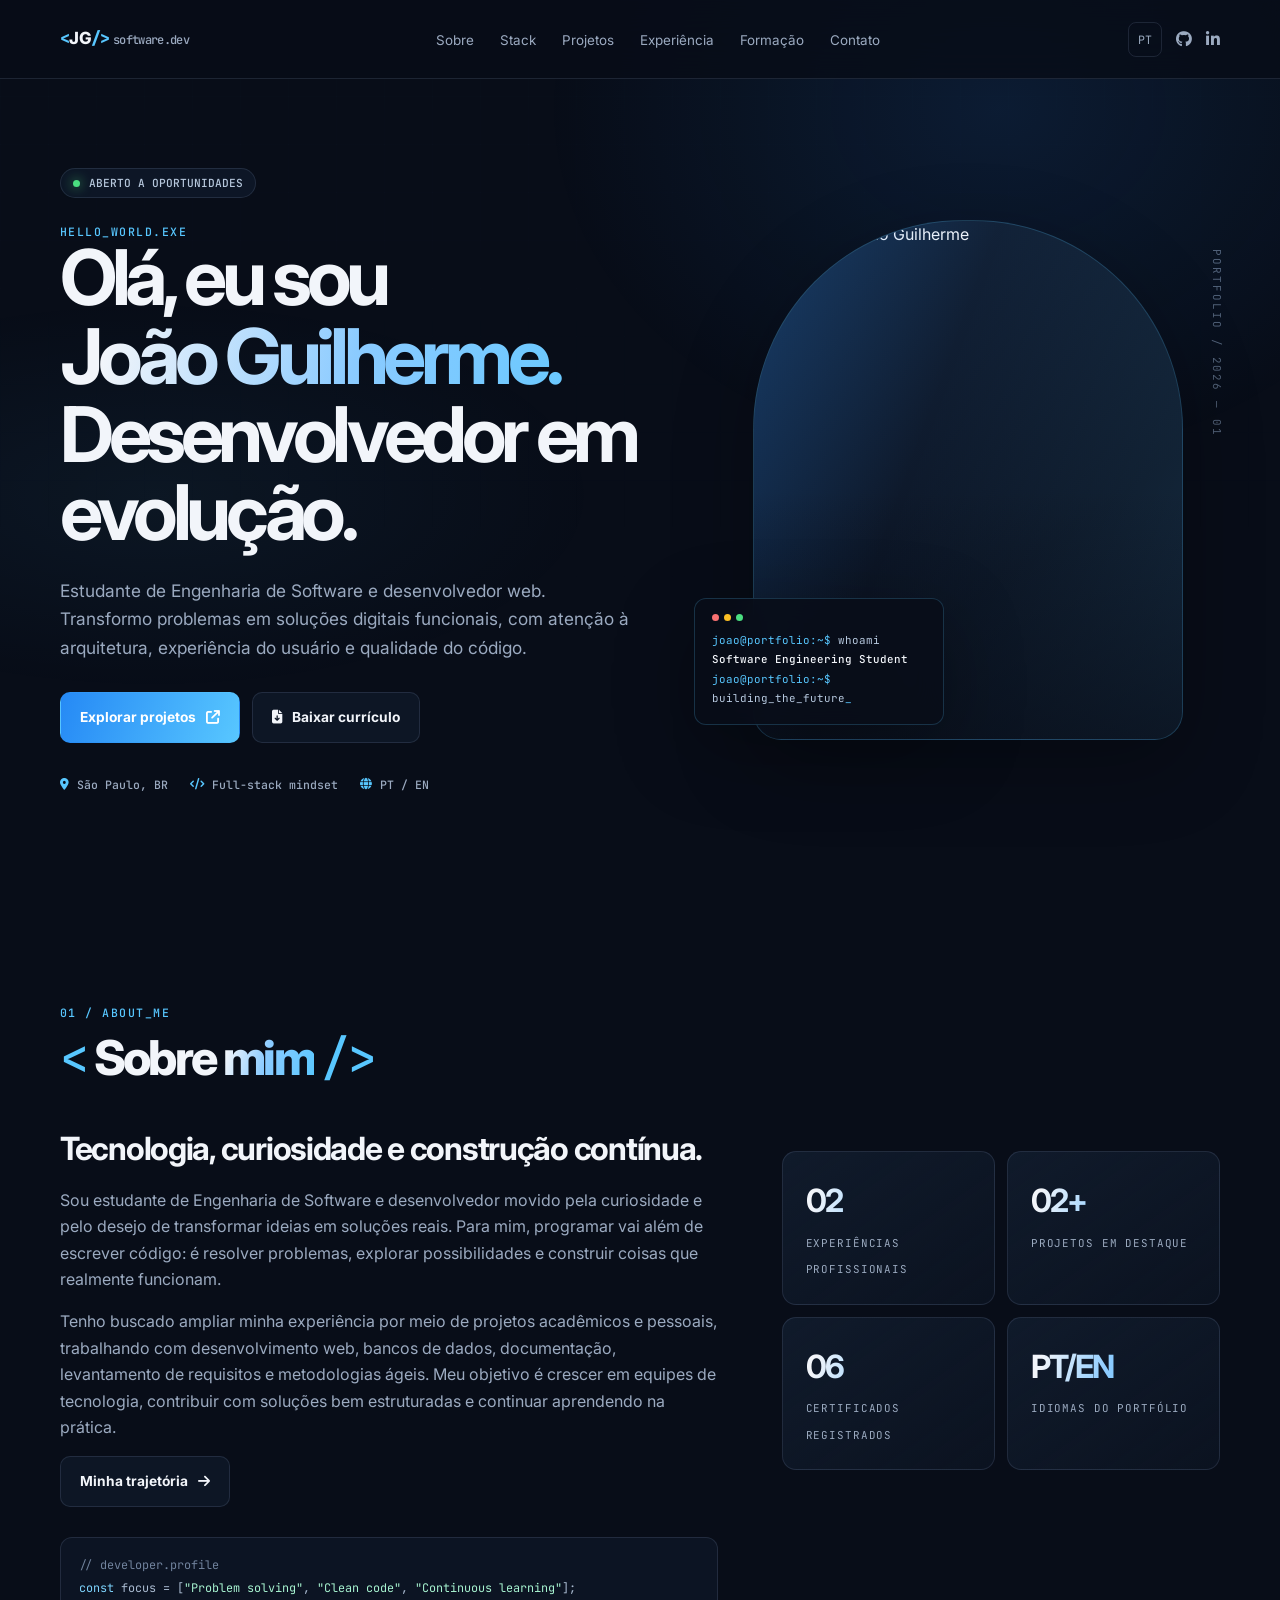
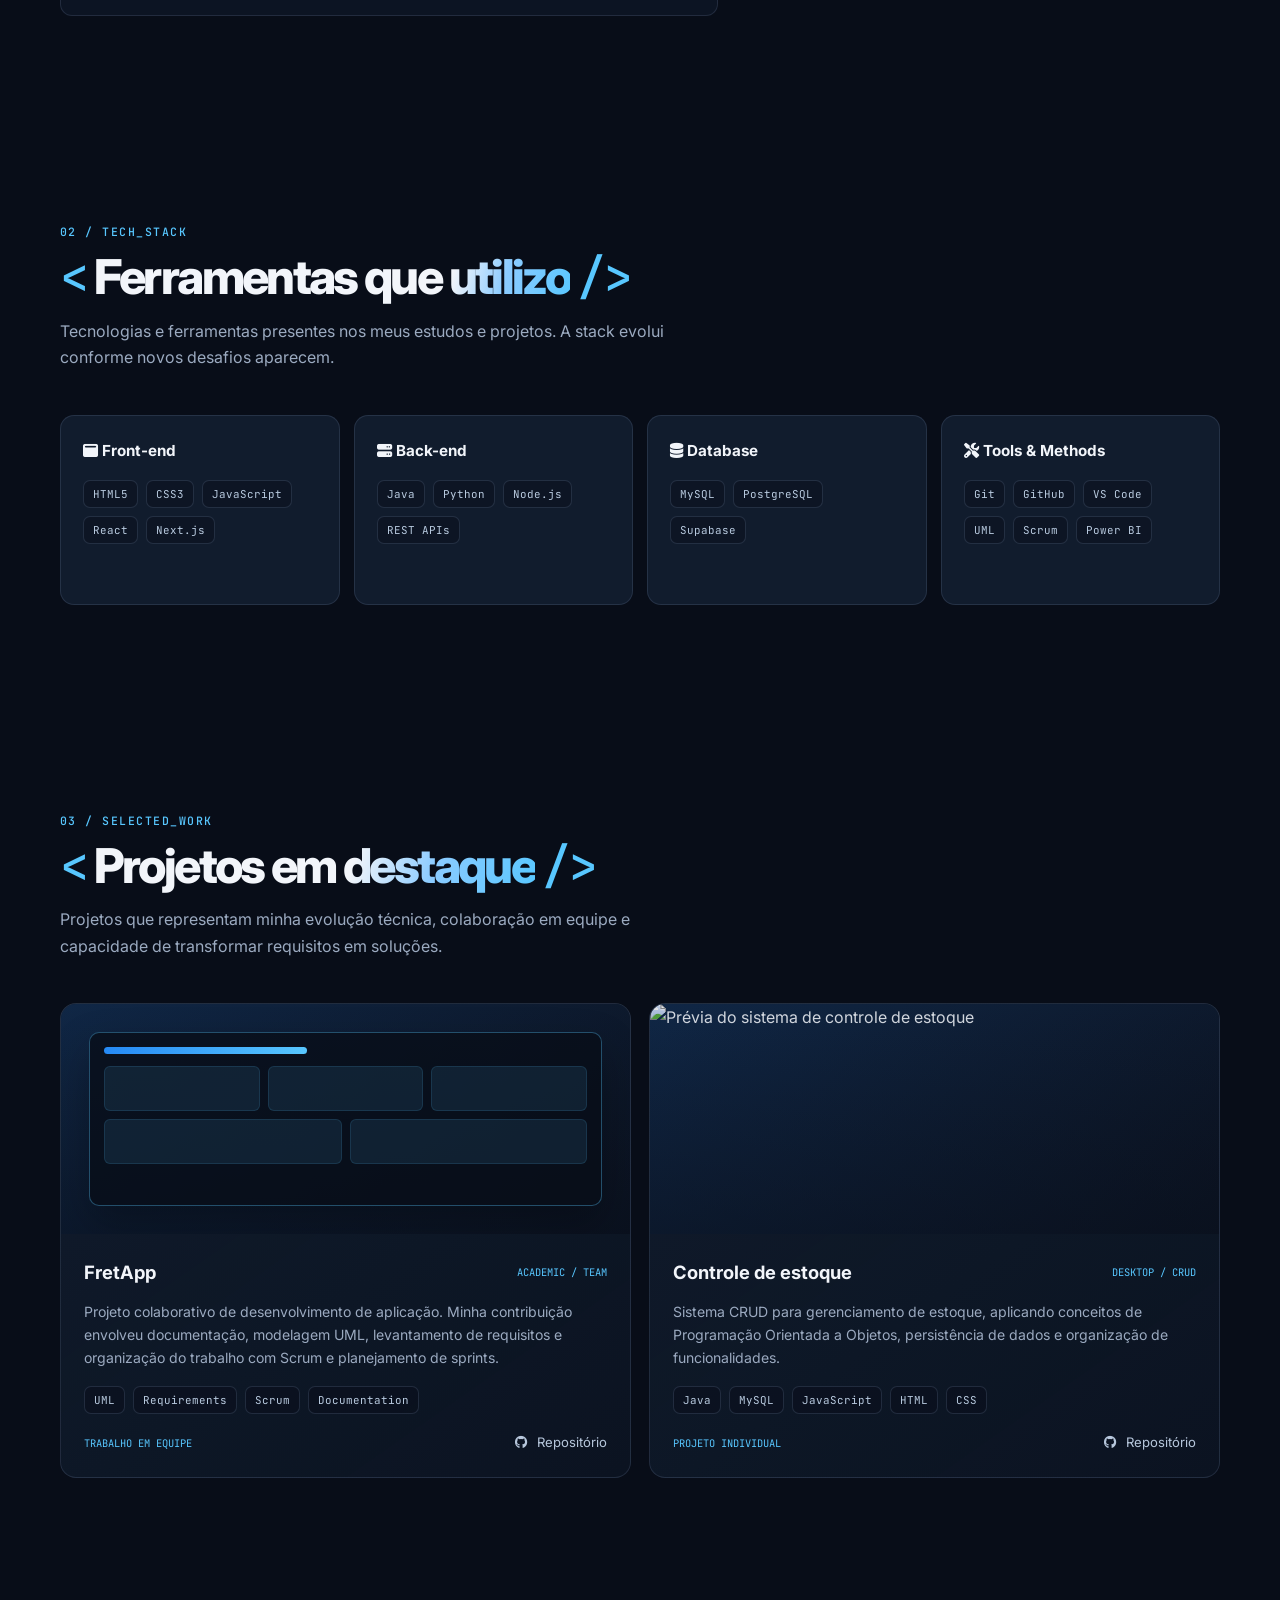
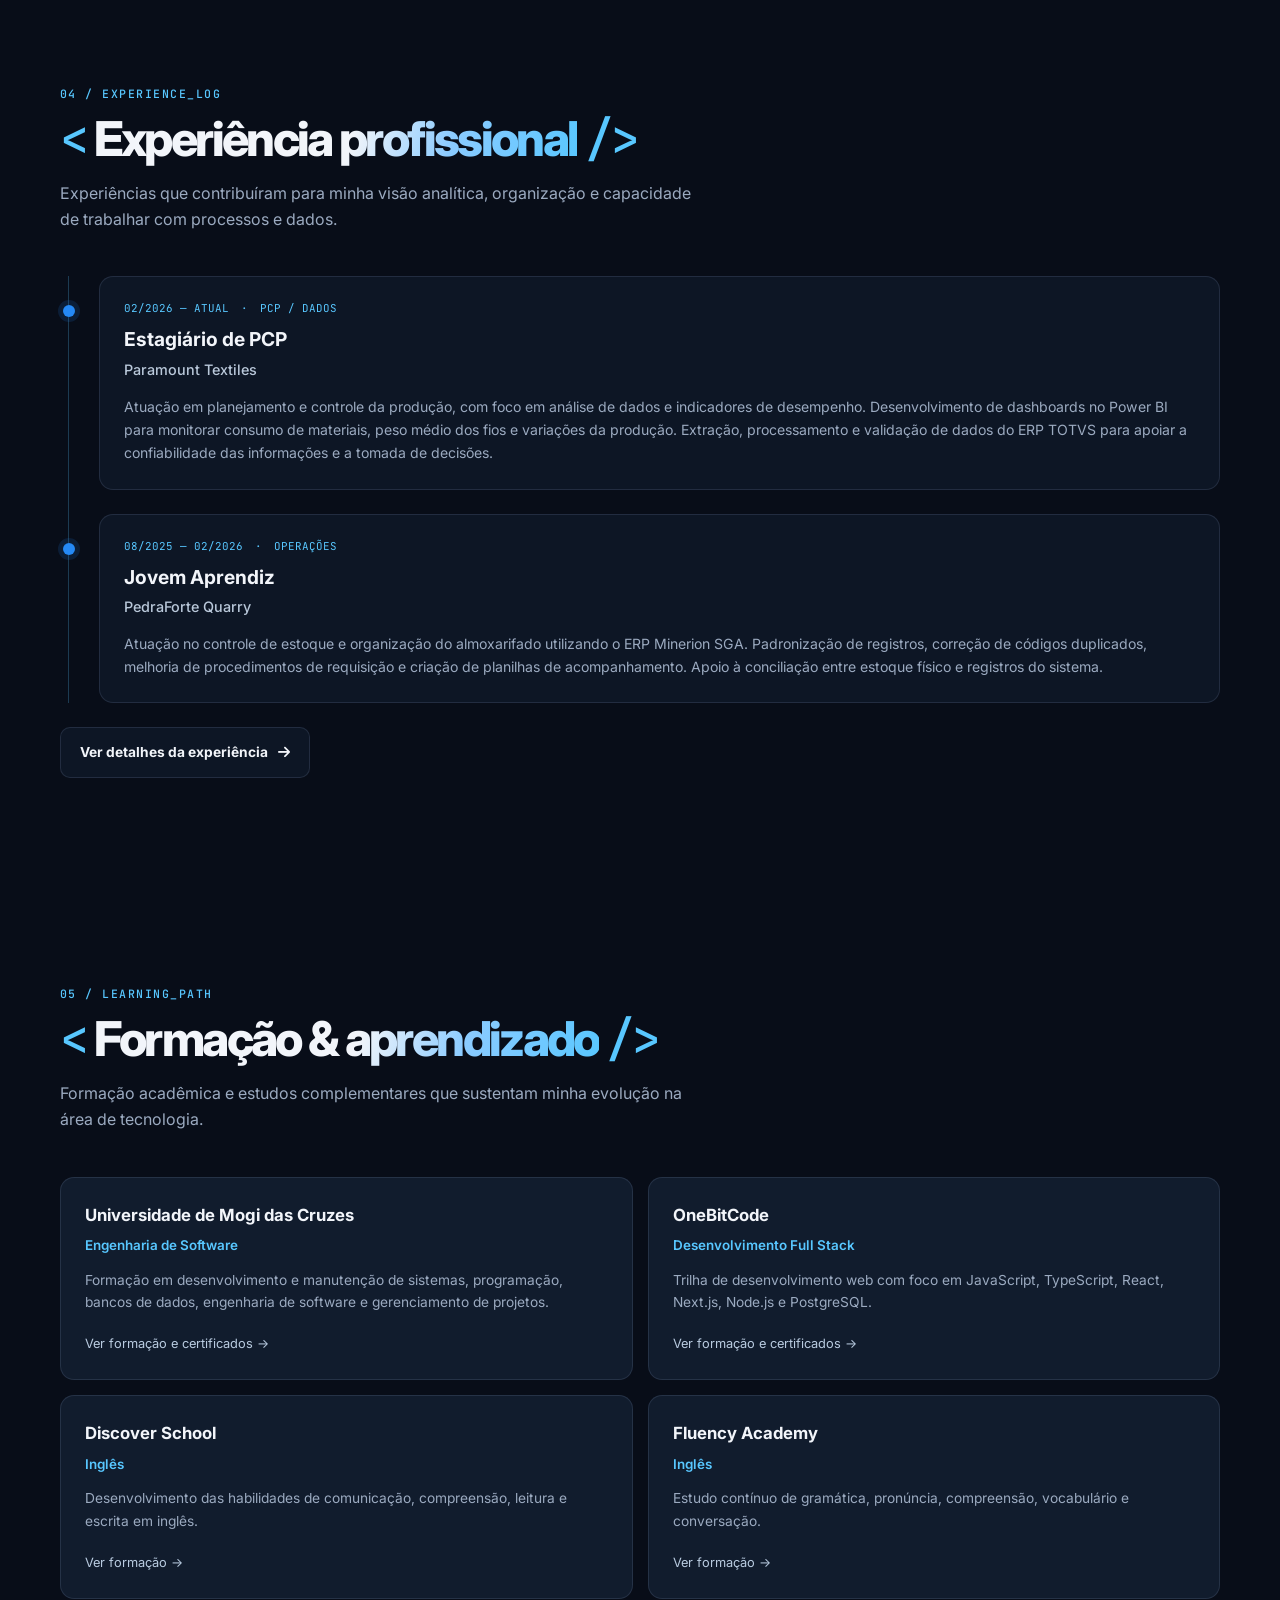
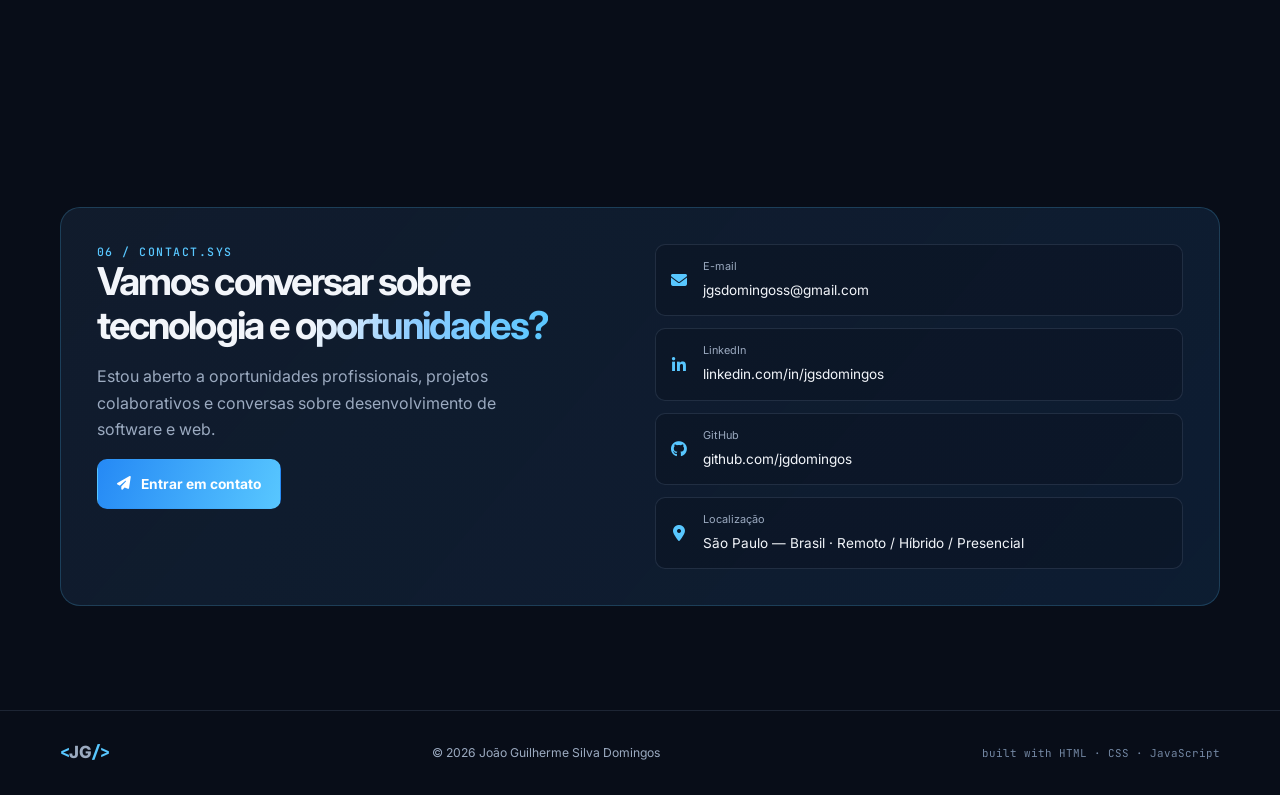
==== portfolio-reformulado/index.html @ cda11a7b "Adicionando arquivos referências" ====
<!DOCTYPE html>
<html lang="pt-BR">
<head>
<meta charset="UTF-8"><meta name="viewport" content="width=device-width,initial-scale=1">
<meta name="description" content="João Guilherme — estudante de Engenharia de Software e desenvolvedor web. Conheça projetos, experiências e tecnologias.">
<meta name="theme-color" content="#080D18"><meta name="author" content="João Guilherme Silva Domingos">
<meta property="og:type" content="website"><meta property="og:title" content="João Guilherme | Software & Web Developer">
<meta property="og:description" content="Projetos, experiências e soluções desenvolvidas com tecnologia.">
<meta property="og:image" content="https://raw.githubusercontent.com/jgdomingos/portfolio/master/assets/images/Joao-og-image.png">
<link rel="icon" href="assets/images/favicon.svg" type="image/svg+xml">
<link rel="stylesheet" href="assets/css/variables.css"><link rel="stylesheet" href="assets/css/main.css">
<title>João Guilherme | Desenvolvedor</title>
</head>
<body>
<a class="skip-link" href="#main">Pular para o conteúdo</a>
<header class="site-header"><nav class="nav container">
<a class="brand" href="index.html"><span class="brackets">&lt;</span>JG<span class="brackets">/&gt;</span> <small>software.dev</small></a>
<ul class="nav-links">
<li><a href="#about" data-pt="Sobre" data-en="About">Sobre</a></li><li><a href="#skills" data-pt="Stack" data-en="Stack">Stack</a></li>
<li><a href="#projects" data-pt="Projetos" data-en="Projects">Projetos</a></li><li><a href="experiences.html" data-pt="Experiência" data-en="Experience">Experiência</a></li>
<li><a href="educations.html" data-pt="Formação" data-en="Education">Formação</a></li><li><a href="#contact" data-pt="Contato" data-en="Contact">Contato</a></li>
</ul>
<div class="nav-actions"><button class="lang-toggle" type="button" aria-label="Alterar idioma">PT</button><a class="icon-link" href="https://github.com/jgdomingos" target="_blank" rel="noreferrer" aria-label="GitHub"><i class="fa-brands fa-github"></i></a><a class="icon-link" href="https://www.linkedin.com/in/jgsdomingos/" target="_blank" rel="noreferrer" aria-label="LinkedIn"><i class="fa-brands fa-linkedin-in"></i></a><button class="menu-toggle" type="button" aria-label="Abrir menu" aria-expanded="false"><i class="fa-solid fa-bars"></i></button></div>
</nav></header>
<main id="main">
<section class="hero container">
<div class="hero-copy">
<div class="availability"><span class="status-dot"></span><span data-pt="ABERTO A OPORTUNIDADES" data-en="OPEN TO OPPORTUNITIES">ABERTO A OPORTUNIDADES</span></div>
<div class="eyebrow">HELLO_WORLD.exe</div>
<h1><span class="line" data-pt="Olá, eu sou" data-en="Hi, I'm">Olá, eu sou</span><span class="line gradient-text">João Guilherme.</span><span class="line" data-pt="Desenvolvedor em evolução." data-en="Developer in progress.">Desenvolvedor em evolução.</span></h1>
<p class="hero-lead" data-pt="Estudante de Engenharia de Software e desenvolvedor web. Transformo problemas em soluções digitais funcionais, com atenção à arquitetura, experiência do usuário e qualidade do código." data-en="Software Engineering student and web developer. I turn problems into functional digital solutions, with attention to architecture, user experience and code quality.">Estudante de Engenharia de Software e desenvolvedor web. Transformo problemas em soluções digitais funcionais, com atenção à arquitetura, experiência do usuário e qualidade do código.</p>
<div class="hero-actions"><a class="btn" href="#projects"><span data-pt="Explorar projetos" data-en="Explore projects">Explorar projetos</span><i class="fa-solid fa-arrow-up-right-from-square"></i></a><a class="btn btn-outline" href="https://raw.githubusercontent.com/jgdomingos/portfolio/master/assets/docs/Joao%20Guilherme%20Silva%20Domingos.pdf" target="_blank" rel="noreferrer"><i class="fa-solid fa-file-arrow-down"></i><span data-pt="Baixar currículo" data-en="Download résumé">Baixar currículo</span></a></div>
<div class="hero-meta"><span><i class="fa-solid fa-location-dot"></i> São Paulo, BR</span><span><i class="fa-solid fa-code"></i> Full-stack mindset</span><span><i class="fa-solid fa-globe"></i> PT / EN</span></div>
</div>
<div class="hero-visual"><div class="hero-glow"></div><span class="hero-index">PORTFOLIO / 2026 — 01</span>
<div class="portrait-frame"><img src="https://raw.githubusercontent.com/jgdomingos/portfolio/master/assets/images/Joao.png" alt="Retrato de João Guilherme"></div>
<div class="terminal-card"><div class="terminal-top"><i></i><i></i><i></i></div><div><span class="prompt">joao@portfolio:~$</span> whoami</div><strong>Software Engineering Student</strong><div><span class="prompt">joao@portfolio:~$</span> <span class="value">building_the_future</span><span class="prompt">_</span></div></div>
</div>
</section>

<section id="about"><div class="container about-grid">
<div class="about-copy reveal"><div class="section-head"><div class="section-kicker">01 / ABOUT_ME</div><h2 class="section-title"><span class="brackets">&lt;</span> Sobre <span class="gradient-text">mim</span> <span class="brackets">/&gt;</span></h2></div>
<h3 data-pt="Tecnologia, curiosidade e construção contínua." data-en="Technology, curiosity and continuous building.">Tecnologia, curiosidade e construção contínua.</h3>
<p data-pt="Sou estudante de Engenharia de Software e desenvolvedor movido pela curiosidade e pelo desejo de transformar ideias em soluções reais. Para mim, programar vai além de escrever código: é resolver problemas, explorar possibilidades e construir coisas que realmente funcionam." data-en="I'm a Software Engineering student and developer driven by curiosity and the desire to turn ideas into real solutions. To me, programming goes beyond writing code: it's about solving problems, exploring possibilities and building things that work.">Sou estudante de Engenharia de Software e desenvolvedor movido pela curiosidade e pelo desejo de transformar ideias em soluções reais. Para mim, programar vai além de escrever código: é resolver problemas, explorar possibilidades e construir coisas que realmente funcionam.</p>
<p data-pt="Tenho buscado ampliar minha experiência por meio de projetos acadêmicos e pessoais, trabalhando com desenvolvimento web, bancos de dados, documentação, levantamento de requisitos e metodologias ágeis. Meu objetivo é crescer em equipes de tecnologia, contribuir com soluções bem estruturadas e continuar aprendendo na prática." data-en="I've been expanding my experience through academic and personal projects, working with web development, databases, documentation, requirements gathering and agile methods. My goal is to grow within technology teams, contribute to well-structured solutions and keep learning through practice.">Tenho buscado ampliar minha experiência por meio de projetos acadêmicos e pessoais, trabalhando com desenvolvimento web, bancos de dados, documentação, levantamento de requisitos e metodologias ágeis. Meu objetivo é crescer em equipes de tecnologia, contribuir com soluções bem estruturadas e continuar aprendendo na prática.</p>
<div class="hero-actions"><a class="btn btn-outline" href="experiences.html"><span data-pt="Minha trajetória" data-en="My background">Minha trajetória</span><i class="fa-solid fa-arrow-right"></i></a></div>
<div class="code-strip"><span class="comment">// developer.profile</span><br><span class="key">const</span> focus = [<span class="value">"Problem solving"</span>, <span class="value">"Clean code"</span>, <span class="value">"Continuous learning"</span>];</div>
</div>
<div class="stats-grid reveal">
<div class="stat-card"><strong>02</strong><span>Experiências profissionais</span></div><div class="stat-card"><strong>02+</strong><span>Projetos em destaque</span></div><div class="stat-card"><strong>06</strong><span>Certificados registrados</span></div><div class="stat-card"><strong>PT/EN</strong><span>Idiomas do portfólio</span></div>
</div></div></section>

<section id="skills"><div class="container"><div class="section-head reveal"><div class="section-kicker">02 / TECH_STACK</div><h2 class="section-title"><span class="brackets">&lt;</span> Ferramentas que <span class="gradient-text">utilizo</span> <span class="brackets">/&gt;</span></h2><p class="section-description">Tecnologias e ferramentas presentes nos meus estudos e projetos. A stack evolui conforme novos desafios aparecem.</p></div>
<div class="skills-grid">
<article class="skill-card reveal"><h3><i class="fa-solid fa-window-maximize"></i> Front-end</h3><div class="skill-list"><span class="tag">HTML5</span><span class="tag">CSS3</span><span class="tag">JavaScript</span><span class="tag">React</span><span class="tag">Next.js</span></div></article>
<article class="skill-card reveal"><h3><i class="fa-solid fa-server"></i> Back-end</h3><div class="skill-list"><span class="tag">Java</span><span class="tag">Python</span><span class="tag">Node.js</span><span class="tag">REST APIs</span></div></article>
<article class="skill-card reveal"><h3><i class="fa-solid fa-database"></i> Database</h3><div class="skill-list"><span class="tag">MySQL</span><span class="tag">PostgreSQL</span><span class="tag">Supabase</span></div></article>
<article class="skill-card reveal"><h3><i class="fa-solid fa-screwdriver-wrench"></i> Tools & Methods</h3><div class="skill-list"><span class="tag">Git</span><span class="tag">GitHub</span><span class="tag">VS Code</span><span class="tag">UML</span><span class="tag">Scrum</span><span class="tag">Power BI</span></div></article>
</div></div></section>

<section id="projects"><div class="container"><div class="section-head reveal"><div class="section-kicker">03 / SELECTED_WORK</div><h2 class="section-title"><span class="brackets">&lt;</span> Projetos em <span class="gradient-text">destaque</span> <span class="brackets">/&gt;</span></h2><p class="section-description">Projetos que representam minha evolução técnica, colaboração em equipe e capacidade de transformar requisitos em soluções.</p></div>
<div class="projects-grid">
<article class="project-card reveal"><div class="project-preview"><div class="preview-ui"><div class="bar"></div><div class="row"><div class="block"></div><div class="block"></div><div class="block"></div></div><div class="row"><div class="block"></div><div class="block"></div></div></div></div><div class="project-body"><div class="project-top"><h3>FretApp</h3><span class="project-type">Academic / Team</span></div><p>Projeto colaborativo de desenvolvimento de aplicação. Minha contribuição envolveu documentação, modelagem UML, levantamento de requisitos e organização do trabalho com Scrum e planejamento de sprints.</p><div class="skill-list"><span class="tag">UML</span><span class="tag">Requirements</span><span class="tag">Scrum</span><span class="tag">Documentation</span></div><div class="project-footer"><span class="project-type">Trabalho em equipe</span><div class="project-links"><a href="https://github.com/GuilhermeHCRodrigues/FretApp" target="_blank" rel="noreferrer"><i class="fa-brands fa-github"></i> Repositório</a></div></div></div></article>
<article class="project-card reveal"><div class="project-preview"><img src="https://raw.githubusercontent.com/jgdomingos/portfolio/master/assets/images/Projects/Estoque.jpg" alt="Prévia do sistema de controle de estoque"></div><div class="project-body"><div class="project-top"><h3>Controle de estoque</h3><span class="project-type">Desktop / CRUD</span></div><p>Sistema CRUD para gerenciamento de estoque, aplicando conceitos de Programação Orientada a Objetos, persistência de dados e organização de funcionalidades.</p><div class="skill-list"><span class="tag">Java</span><span class="tag">MySQL</span><span class="tag">JavaScript</span><span class="tag">HTML</span><span class="tag">CSS</span></div><div class="project-footer"><span class="project-type">Projeto individual</span><div class="project-links"><a href="https://github.com/jgdomingos/loja-pecas-java" target="_blank" rel="noreferrer"><i class="fa-brands fa-github"></i> Repositório</a></div></div></div></article>
</div></div></section>

<section id="experience"><div class="container"><div class="section-head reveal"><div class="section-kicker">04 / EXPERIENCE_LOG</div><h2 class="section-title"><span class="brackets">&lt;</span> Experiência <span class="gradient-text">profissional</span> <span class="brackets">/&gt;</span></h2><p class="section-description">Experiências que contribuíram para minha visão analítica, organização e capacidade de trabalhar com processos e dados.</p></div>
<div class="timeline">
<article class="timeline-item reveal"><div class="timeline-meta"><span>02/2026 — Atual</span><span>·</span><span>PCP / Dados</span></div><h3>Estagiário de PCP</h3><h4>Paramount Textiles</h4><p>Atuação em planejamento e controle da produção, com foco em análise de dados e indicadores de desempenho. Desenvolvimento de dashboards no Power BI para monitorar consumo de materiais, peso médio dos fios e variações da produção. Extração, processamento e validação de dados do ERP TOTVS para apoiar a confiabilidade das informações e a tomada de decisões.</p></article>
<article class="timeline-item reveal"><div class="timeline-meta"><span>08/2025 — 02/2026</span><span>·</span><span>Operações</span></div><h3>Jovem Aprendiz</h3><h4>PedraForte Quarry</h4><p>Atuação no controle de estoque e organização do almoxarifado utilizando o ERP Minerion SGA. Padronização de registros, correção de códigos duplicados, melhoria de procedimentos de requisição e criação de planilhas de acompanhamento. Apoio à conciliação entre estoque físico e registros do sistema.</p></article>
</div><div style="margin-top:24px"><a class="btn btn-outline" href="experiences.html">Ver detalhes da experiência <i class="fa-solid fa-arrow-right"></i></a></div></div></section>

<section id="education"><div class="container"><div class="section-head reveal"><div class="section-kicker">05 / LEARNING_PATH</div><h2 class="section-title"><span class="brackets">&lt;</span> Formação & <span class="gradient-text">aprendizado</span> <span class="brackets">/&gt;</span></h2><p class="section-description">Formação acadêmica e estudos complementares que sustentam minha evolução na área de tecnologia.</p></div>
<div class="education-grid">
<article class="education-card reveal"><h3>Universidade de Mogi das Cruzes</h3><h4>Engenharia de Software</h4><p>Formação em desenvolvimento e manutenção de sistemas, programação, bancos de dados, engenharia de software e gerenciamento de projetos.</p><a href="educations.html#umc">Ver formação e certificados →</a></article>
<article class="education-card reveal"><h3>OneBitCode</h3><h4>Desenvolvimento Full Stack</h4><p>Trilha de desenvolvimento web com foco em JavaScript, TypeScript, React, Next.js, Node.js e PostgreSQL.</p><a href="educations.html#onebitcode">Ver formação e certificados →</a></article>
<article class="education-card reveal"><h3>Discover School</h3><h4>Inglês</h4><p>Desenvolvimento das habilidades de comunicação, compreensão, leitura e escrita em inglês.</p><a href="educations.html#discover">Ver formação →</a></article>
<article class="education-card reveal"><h3>Fluency Academy</h3><h4>Inglês</h4><p>Estudo contínuo de gramática, pronúncia, compreensão, vocabulário e conversação.</p><a href="educations.html#fluency">Ver formação →</a></article>
</div></div></section>

<section id="contact"><div class="container"><div class="contact-panel reveal"><div><div class="section-kicker">06 / CONTACT.SYS</div><h3>Vamos conversar sobre tecnologia e <span class="gradient-text">oportunidades?</span></h3><p>Estou aberto a oportunidades profissionais, projetos colaborativos e conversas sobre desenvolvimento de software e web.</p><a class="btn" href="mailto:jgsdomingoss@gmail.com"><i class="fa-solid fa-paper-plane"></i> Entrar em contato</a></div><div class="contact-list">
<div class="contact-item"><i class="fa-solid fa-envelope"></i><div><small>E-mail</small><a href="mailto:jgsdomingoss@gmail.com">jgsdomingoss@gmail.com</a></div></div>
<div class="contact-item"><i class="fa-brands fa-linkedin-in"></i><div><small>LinkedIn</small><a href="https://www.linkedin.com/in/jgsdomingos/" target="_blank" rel="noreferrer">linkedin.com/in/jgsdomingos</a></div></div>
<div class="contact-item"><i class="fa-brands fa-github"></i><div><small>GitHub</small><a href="https://github.com/jgdomingos" target="_blank" rel="noreferrer">github.com/jgdomingos</a></div></div>
<div class="contact-item"><i class="fa-solid fa-location-dot"></i><div><small>Localização</small><a>São Paulo — Brasil · Remoto / Híbrido / Presencial</a></div></div>
</div></div></div></section>
</main>
<footer class="site-footer"><div class="container footer-inner"><a class="brand" href="index.html"><span class="brackets">&lt;</span>JG<span class="brackets">/&gt;</span></a><span>© <span data-year></span> João Guilherme Silva Domingos</span><span class="footer-code">built with HTML · CSS · JavaScript</span></div></footer>
<script src="assets/js/main.js"></script>
</body></html>
---- portfolio-reformulado/assets/css/variables.css ----
:root{
  --bg:#080D18;
  --surface:#111C2D;
  --surface-2:#142238;
  --blue:#2589F5;
  --cyan:#58C7FF;
  --text:#F2F5FA;
  --muted:#9BAAC0;
  --line:rgba(151,177,211,.15);
  --gradient:linear-gradient(105deg,#F2F5FA 8%,#8BCBFF 48%,#58C7FF 100%);
  --gradient-blue:linear-gradient(110deg,#2589F5,#58C7FF);
  --font-sans:"Inter",system-ui,-apple-system,BlinkMacSystemFont,"Segoe UI",sans-serif;
  --font-mono:"JetBrains Mono",ui-monospace,SFMono-Regular,monospace;
  --container:1160px;
  --radius:18px;
  --shadow:0 24px 80px rgba(0,0,0,.28);
}
---- portfolio-reformulado/assets/css/main.css ----
@import url('https://fonts.googleapis.com/css2?family=Inter:wght@400;500;600;700;800&family=JetBrains+Mono:wght@400;500;600&display=swap');
@import url('https://cdnjs.cloudflare.com/ajax/libs/font-awesome/6.5.1/css/all.min.css');
@import url('./variables.css');
*{box-sizing:border-box}
html{scroll-behavior:smooth;scroll-padding-top:100px}
body{margin:0;background:var(--bg);color:var(--text);font-family:var(--font-sans);line-height:1.65;overflow-x:hidden}
body:before{content:"";position:fixed;inset:0;z-index:-2;pointer-events:none;background:radial-gradient(ellipse at 78% 12%,rgba(37,137,245,.12),transparent 32%),radial-gradient(ellipse at 12% 55%,rgba(88,199,255,.055),transparent 28%)}
body:after{content:"";position:fixed;inset:0;z-index:-1;pointer-events:none;opacity:.14;background-image:linear-gradient(rgba(120,160,210,.10) 1px,transparent 1px),linear-gradient(90deg,rgba(120,160,210,.10) 1px,transparent 1px);background-size:48px 48px;mask-image:linear-gradient(to bottom,black,transparent 78%)}
a{color:inherit;text-decoration:none}
button{font:inherit}
img{max-width:100%;display:block}
.container{width:min(var(--container),calc(100% - 48px));margin-inline:auto}
.skip-link{position:absolute;left:-999px;top:12px;background:var(--blue);padding:10px 16px;border-radius:8px;z-index:1000}
.skip-link:focus{left:12px}
.site-header{position:sticky;top:0;z-index:50;background:rgba(8,13,24,.82);backdrop-filter:blur(18px);border-bottom:1px solid var(--line)}
.nav{height:78px;display:flex;align-items:center;justify-content:space-between;gap:28px}
.brand{font-weight:800;letter-spacing:-.04em;font-size:1.05rem;white-space:nowrap}
.brand .brackets,.brackets{font-family:var(--font-mono);color:var(--cyan)}
.brand small{font-family:var(--font-mono);font-size:.75rem;color:var(--muted);font-weight:500}
.nav-links{display:flex;align-items:center;gap:26px;list-style:none;margin:0;padding:0}
.nav-links a{font-size:.84rem;color:var(--muted);transition:.2s}
.nav-links a:hover,.nav-links a.active{color:var(--text)}
.nav-actions{display:flex;align-items:center;gap:14px}
.icon-link,.lang-toggle,.menu-toggle{border:0;background:transparent;color:var(--muted);cursor:pointer;font-size:1rem}
.icon-link:hover,.lang-toggle:hover{color:var(--cyan)}
.lang-toggle{font-family:var(--font-mono);font-size:.72rem;border:1px solid var(--line);border-radius:8px;padding:7px 9px}
.menu-toggle{display:none;font-size:1.2rem}
main{overflow:hidden}
section{padding:104px 0;position:relative}
.section-head{max-width:700px;margin-bottom:44px}
.section-kicker,.eyebrow{font:500 .72rem var(--font-mono);letter-spacing:.13em;text-transform:uppercase;color:var(--cyan)}
.section-title{font-size:clamp(2rem,4vw,3rem);line-height:1.1;letter-spacing:-.055em;margin:12px 0 14px;font-weight:800}
.section-title .brackets{font-weight:500}
.gradient-text{background:var(--gradient);-webkit-background-clip:text;background-clip:text;color:transparent}
.section-description{color:var(--muted);max-width:650px;margin:0;font-size:1rem}
.btn{display:inline-flex;align-items:center;justify-content:center;gap:10px;padding:13px 19px;border-radius:10px;background:var(--gradient-blue);color:#fff;font-weight:700;font-size:.86rem;border:1px solid transparent;transition:transform .2s,box-shadow .2s}
.btn:hover{transform:translateY(-2px);box-shadow:0 12px 30px rgba(37,137,245,.25)}
.btn-outline{background:rgba(17,28,45,.65);border-color:var(--line);color:var(--text)}
.btn-outline:hover{border-color:rgba(88,199,255,.5);box-shadow:none}
.hero{min-height:calc(100vh - 78px);display:grid;grid-template-columns:1.1fr .9fr;align-items:center;gap:40px;padding-top:70px;padding-bottom:90px}
.hero-copy{position:relative;z-index:2}
.availability{display:inline-flex;align-items:center;gap:9px;color:#B6C7DC;background:rgba(17,28,45,.7);border:1px solid var(--line);padding:7px 12px;border-radius:999px;font:500 .7rem var(--font-mono);margin-bottom:26px}
.status-dot{width:7px;height:7px;border-radius:50%;background:#4ADE80;box-shadow:0 0 12px rgba(74,222,128,.8)}
.hero h1{font-size:clamp(2.7rem,6vw,5.3rem);line-height:1.02;letter-spacing:-.07em;margin:0;max-width:760px}
.hero h1 .line{display:block}
.hero-lead{color:var(--muted);font-size:1.08rem;max-width:570px;margin:24px 0 30px}
.hero-actions{display:flex;gap:12px;flex-wrap:wrap}
.hero-meta{display:flex;gap:22px;flex-wrap:wrap;margin-top:34px;color:var(--muted);font:500 .72rem var(--font-mono)}
.hero-meta span{display:flex;align-items:center;gap:8px}
.hero-meta i{color:var(--cyan)}
.hero-visual{position:relative;min-height:550px;display:grid;place-items:center}
.hero-glow{position:absolute;width:440px;height:440px;border-radius:50%;background:radial-gradient(circle,rgba(37,137,245,.25),rgba(37,137,245,.04) 48%,transparent 70%);filter:blur(12px)}
.portrait-frame{position:relative;width:min(100%,430px);height:520px;border-radius:210px 210px 28px 28px;overflow:hidden;border:1px solid rgba(88,199,255,.23);background:linear-gradient(145deg,#152943,#0B1322 65%);box-shadow:var(--shadow)}
.portrait-frame:after{content:"";position:absolute;inset:0;background:linear-gradient(180deg,transparent 52%,rgba(8,13,24,.65)),linear-gradient(110deg,rgba(37,137,245,.22),transparent 40%,rgba(88,199,255,.12));pointer-events:none}
.portrait-frame img{width:100%;height:100%;object-fit:cover;object-position:center 24%;filter:saturate(.92);mix-blend-mode:normal}
.terminal-card{position:absolute;left:-22px;bottom:30px;width:250px;padding:15px 17px;border:1px solid rgba(88,199,255,.2);border-radius:12px;background:rgba(8,13,24,.88);backdrop-filter:blur(14px);box-shadow:var(--shadow);font: .68rem/1.8 var(--font-mono);color:#B7C9DF}
.terminal-top{display:flex;gap:5px;margin-bottom:10px}
.terminal-top i{width:7px;height:7px;border-radius:50%;background:#52647D}
.terminal-top i:first-child{background:#F87171}.terminal-top i:nth-child(2){background:#FBBF24}.terminal-top i:nth-child(3){background:#4ADE80}
.terminal-card .prompt{color:var(--cyan)}.terminal-card strong{color:#F2F5FA;font-weight:500}
.hero-index{position:absolute;right:-4px;top:44px;font: .68rem var(--font-mono);color:rgba(160,187,220,.48);writing-mode:vertical-rl;letter-spacing:.18em}
.about-grid{display:grid;grid-template-columns:1.2fr .8fr;gap:64px;align-items:center}
.about-copy h3{font-size:clamp(1.4rem,2.8vw,2rem);line-height:1.25;letter-spacing:-.04em;margin:0 0 18px}
.about-copy p{color:var(--muted);margin:0 0 16px}
.stats-grid{display:grid;grid-template-columns:repeat(2,1fr);gap:12px}
.stat-card{padding:23px;border:1px solid var(--line);background:linear-gradient(145deg,rgba(17,28,45,.92),rgba(17,28,45,.4));border-radius:14px}
.stat-card strong{display:block;font-size:2rem;letter-spacing:-.06em;background:var(--gradient);-webkit-background-clip:text;background-clip:text;color:transparent}
.stat-card span{color:var(--muted);font: .68rem var(--font-mono);text-transform:uppercase;letter-spacing:.08em}
.code-strip{margin-top:30px;border:1px solid var(--line);background:rgba(17,28,45,.56);border-radius:12px;padding:16px 18px;font: .74rem/1.9 var(--font-mono);color:#AABBD1;overflow:auto}
.code-strip .key{color:#7DD3FC}.code-strip .value{color:#A7F3D0}.code-strip .comment{color:#71839D}
.skills-grid{display:grid;grid-template-columns:repeat(4,1fr);gap:14px}
.skill-card{background:var(--surface);border:1px solid var(--line);border-radius:14px;padding:22px;min-height:190px;transition:.25s}
.skill-card:hover,.project-card:hover,.detail-card:hover{transform:translateY(-4px);border-color:rgba(88,199,255,.35)}
.skill-card h3{font-size:.95rem;margin:0 0 17px}
.skill-list{display:flex;flex-wrap:wrap;gap:8px}
.tag{font: .68rem var(--font-mono);color:#B9CBE0;border:1px solid rgba(151,177,211,.17);background:rgba(8,13,24,.38);padding:6px 9px;border-radius:7px}
.projects-grid{display:grid;grid-template-columns:repeat(2,1fr);gap:18px}
.project-card{border:1px solid var(--line);background:linear-gradient(145deg,rgba(17,28,45,.98),rgba(12,21,35,.85));border-radius:16px;overflow:hidden;transition:.25s}
.project-preview{height:230px;background:linear-gradient(135deg,#102746,#0C1423);position:relative;overflow:hidden;display:grid;place-items:center}
.project-preview img{width:100%;height:100%;object-fit:cover;opacity:.88}
.project-preview:after{content:"";position:absolute;inset:0;background:linear-gradient(180deg,transparent,rgba(8,13,24,.45))}
.preview-ui{position:absolute;inset:28px;border:1px solid rgba(88,199,255,.35);border-radius:10px;background:rgba(8,13,24,.78);padding:14px;z-index:1;box-shadow:0 18px 40px rgba(0,0,0,.25)}
.preview-ui .bar{height:7px;width:42%;border-radius:9px;background:var(--gradient-blue);margin-bottom:12px}
.preview-ui .row{display:flex;gap:8px;margin:8px 0}.preview-ui .block{height:45px;flex:1;background:rgba(88,199,255,.1);border:1px solid rgba(88,199,255,.13);border-radius:6px}
.project-body{padding:23px}
.project-top{display:flex;align-items:center;justify-content:space-between;gap:12px}
.project-top h3{margin:0;font-size:1.15rem}
.project-type{color:var(--cyan);font: .65rem var(--font-mono);text-transform:uppercase}
.project-body p{color:var(--muted);font-size:.88rem;margin:12px 0 17px}
.project-footer{display:flex;align-items:center;justify-content:space-between;gap:12px;margin-top:18px}
.project-links{display:flex;gap:14px;color:#B7C7DC;font-size:.82rem}
.project-links a:hover{color:var(--cyan)}
.project-links i{margin-right:5px}
.timeline{position:relative;margin-left:8px;padding-left:30px;border-left:1px solid rgba(88,199,255,.25);display:grid;gap:24px}
.timeline-item{position:relative;padding:24px;border:1px solid var(--line);background:rgba(17,28,45,.66);border-radius:14px}
.timeline-item:before{content:"";position:absolute;left:-37px;top:28px;width:12px;height:12px;border-radius:50%;background:var(--blue);box-shadow:0 0 0 5px rgba(37,137,245,.14)}
.timeline-meta{display:flex;gap:12px;align-items:center;flex-wrap:wrap;color:var(--cyan);font: .68rem var(--font-mono);text-transform:uppercase}
.timeline-item h3{margin:9px 0 2px;font-size:1.2rem}
.timeline-item h4{margin:0;color:#B9C8DA;font-size:.9rem;font-weight:500}
.timeline-item p{color:var(--muted);font-size:.88rem;margin:13px 0 0}
.timeline-item ul{color:var(--muted);padding-left:18px;font-size:.86rem}
.education-grid{display:grid;grid-template-columns:repeat(2,1fr);gap:15px}
.education-card{padding:24px;background:var(--surface);border:1px solid var(--line);border-radius:14px}
.education-card h3{margin:0;font-size:1.05rem}.education-card h4{margin:5px 0 12px;color:var(--cyan);font-size:.84rem;font-weight:600}
.education-card p{color:var(--muted);font-size:.86rem;margin:0 0 15px}
.education-card a{font-size:.8rem;color:#B9CBE0}.education-card a:hover{color:var(--cyan)}
.contact-panel{display:grid;grid-template-columns:1fr 1fr;gap:30px;padding:36px;background:linear-gradient(130deg,rgba(17,28,45,.98),rgba(15,34,58,.76));border:1px solid rgba(88,199,255,.2);border-radius:20px}
.contact-panel h3{font-size:clamp(1.7rem,3vw,2.5rem);line-height:1.15;letter-spacing:-.05em;margin:0 0 14px}
.contact-panel p{color:var(--muted);max-width:430px}
.contact-list{display:grid;gap:12px;align-content:center}
.contact-item{display:flex;gap:14px;align-items:center;padding:13px;border:1px solid var(--line);border-radius:10px;background:rgba(8,13,24,.28)}
.contact-item i{color:var(--cyan);width:20px;text-align:center}.contact-item small{display:block;color:var(--muted);font-size:.68rem}.contact-item a{font-size:.85rem;overflow-wrap:anywhere}
.site-footer{padding:28px 0;border-top:1px solid var(--line);color:var(--muted);font-size:.76rem}
.footer-inner{display:flex;justify-content:space-between;gap:20px;align-items:center;flex-wrap:wrap}
.footer-code{font: .68rem var(--font-mono);color:#7387A3}
.page-hero{padding:92px 0 55px}
.page-hero h1{font-size:clamp(2.7rem,6vw,4.5rem);line-height:1.02;letter-spacing:-.07em;margin:12px 0}
.page-hero p{color:var(--muted);max-width:650px}
.detail-stack{display:grid;gap:20px;padding-bottom:100px}
.detail-card{padding:28px;background:var(--surface);border:1px solid var(--line);border-radius:16px;transition:.25s;scroll-margin-top:110px}
.detail-card h2{margin:7px 0 8px;font-size:1.35rem}.detail-card h3{font-size:.78rem;color:var(--cyan);font-family:var(--font-mono);font-weight:500;text-transform:uppercase;margin:22px 0 7px}
.detail-card p,.detail-card li{color:var(--muted);font-size:.9rem}
.detail-card ul{padding-left:19px}
.detail-header{display:flex;justify-content:space-between;gap:20px;align-items:flex-start;flex-wrap:wrap}
.detail-date{font: .7rem var(--font-mono);color:var(--cyan)}
.detail-tags{display:flex;gap:7px;flex-wrap:wrap;margin-top:16px}
.error-page{min-height:100vh;display:grid;place-items:center;text-align:center;padding:30px}
.error-page h1{font-size:clamp(6rem,20vw,12rem);line-height:.9;margin:0;background:var(--gradient);-webkit-background-clip:text;background-clip:text;color:transparent;letter-spacing:-.1em}
.error-page p{color:var(--muted)}
.reveal{opacity:0;transform:translateY(18px);transition:opacity .65s ease,transform .65s ease}
.reveal.visible{opacity:1;transform:none}
@media(max-width:900px){.nav-links{gap:15px}.nav-links a{font-size:.77rem}.hero{grid-template-columns:1fr .8fr}.hero-visual{min-height:450px}.portrait-frame{height:440px}.terminal-card{left:-10px;width:220px}.skills-grid{grid-template-columns:repeat(2,1fr)}}
@media(max-width:700px){.container{width:min(100% - 34px,var(--container))}.nav{height:68px}.menu-toggle{display:block}.nav-links{display:none;position:absolute;left:17px;right:17px;top:68px;padding:18px;background:#0D1727;border:1px solid var(--line);border-radius:12px;flex-direction:column;align-items:stretch;gap:0;box-shadow:var(--shadow)}.nav-links.open{display:flex}.nav-links a{display:block;padding:11px 5px;font-size:.9rem}.nav-actions .icon-link{display:none}section{padding:76px 0}.hero{min-height:auto;grid-template-columns:1fr;padding-top:65px;gap:24px}.hero h1{font-size:clamp(2.6rem,13vw,4.2rem)}.hero-visual{min-height:410px;grid-row:1}.portrait-frame{height:400px;width:min(82%,360px)}.hero-glow{width:320px;height:320px}.terminal-card{left:0;bottom:10px}.hero-index{right:0}.about-grid,.contact-panel{grid-template-columns:1fr;gap:28px}.stats-grid{grid-template-columns:repeat(2,1fr)}.skills-grid{grid-template-columns:1fr 1fr}.projects-grid,.education-grid{grid-template-columns:1fr}.project-preview{height:190px}.project-footer{align-items:flex-start;flex-direction:column}.page-hero{padding:70px 0 35px}.detail-card{padding:21px}}
@media(max-width:420px){.skills-grid{grid-template-columns:1fr}.hero-actions .btn{width:100%}.stats-grid{gap:8px}.stat-card{padding:16px}.stat-card strong{font-size:1.65rem}.portrait-frame{height:360px}}
@media(prefers-reduced-motion:reduce){*,*:before,*:after{scroll-behavior:auto!important;transition:none!important;animation:none!important}.reveal{opacity:1;transform:none}}
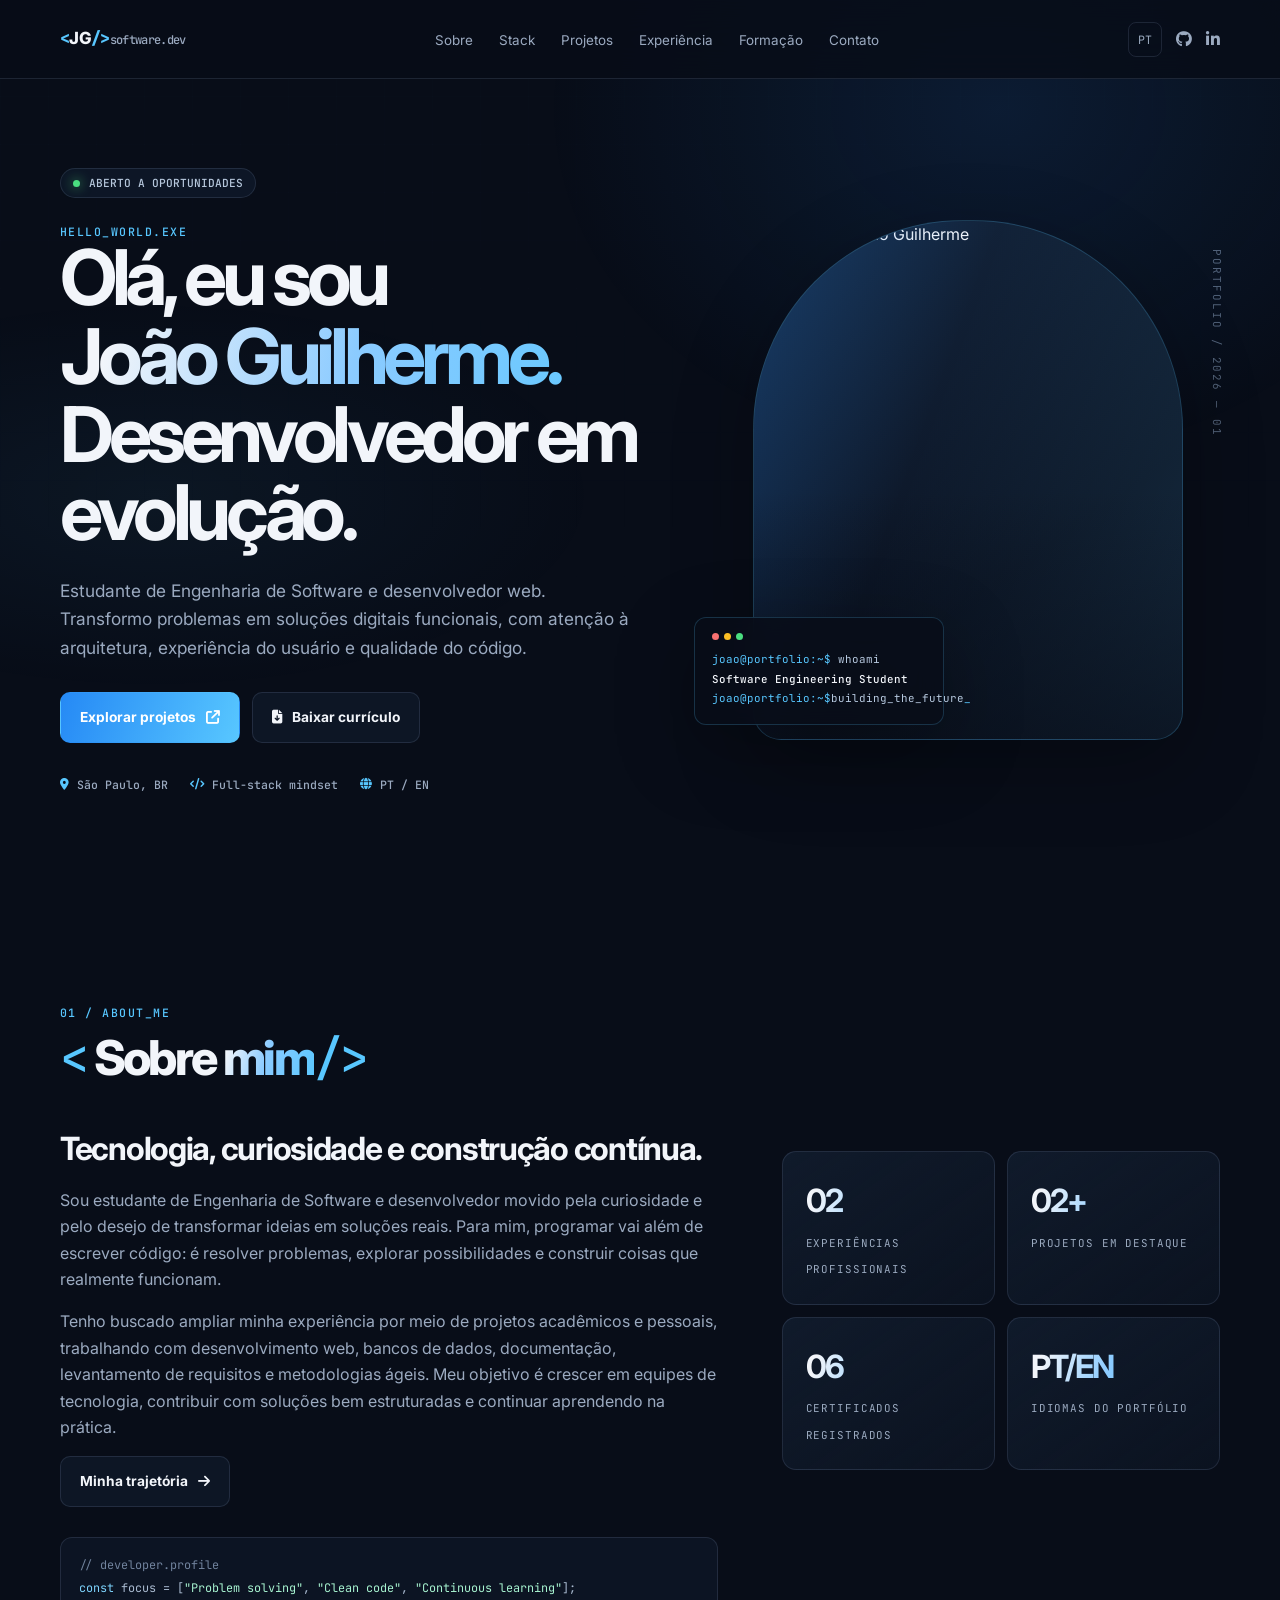
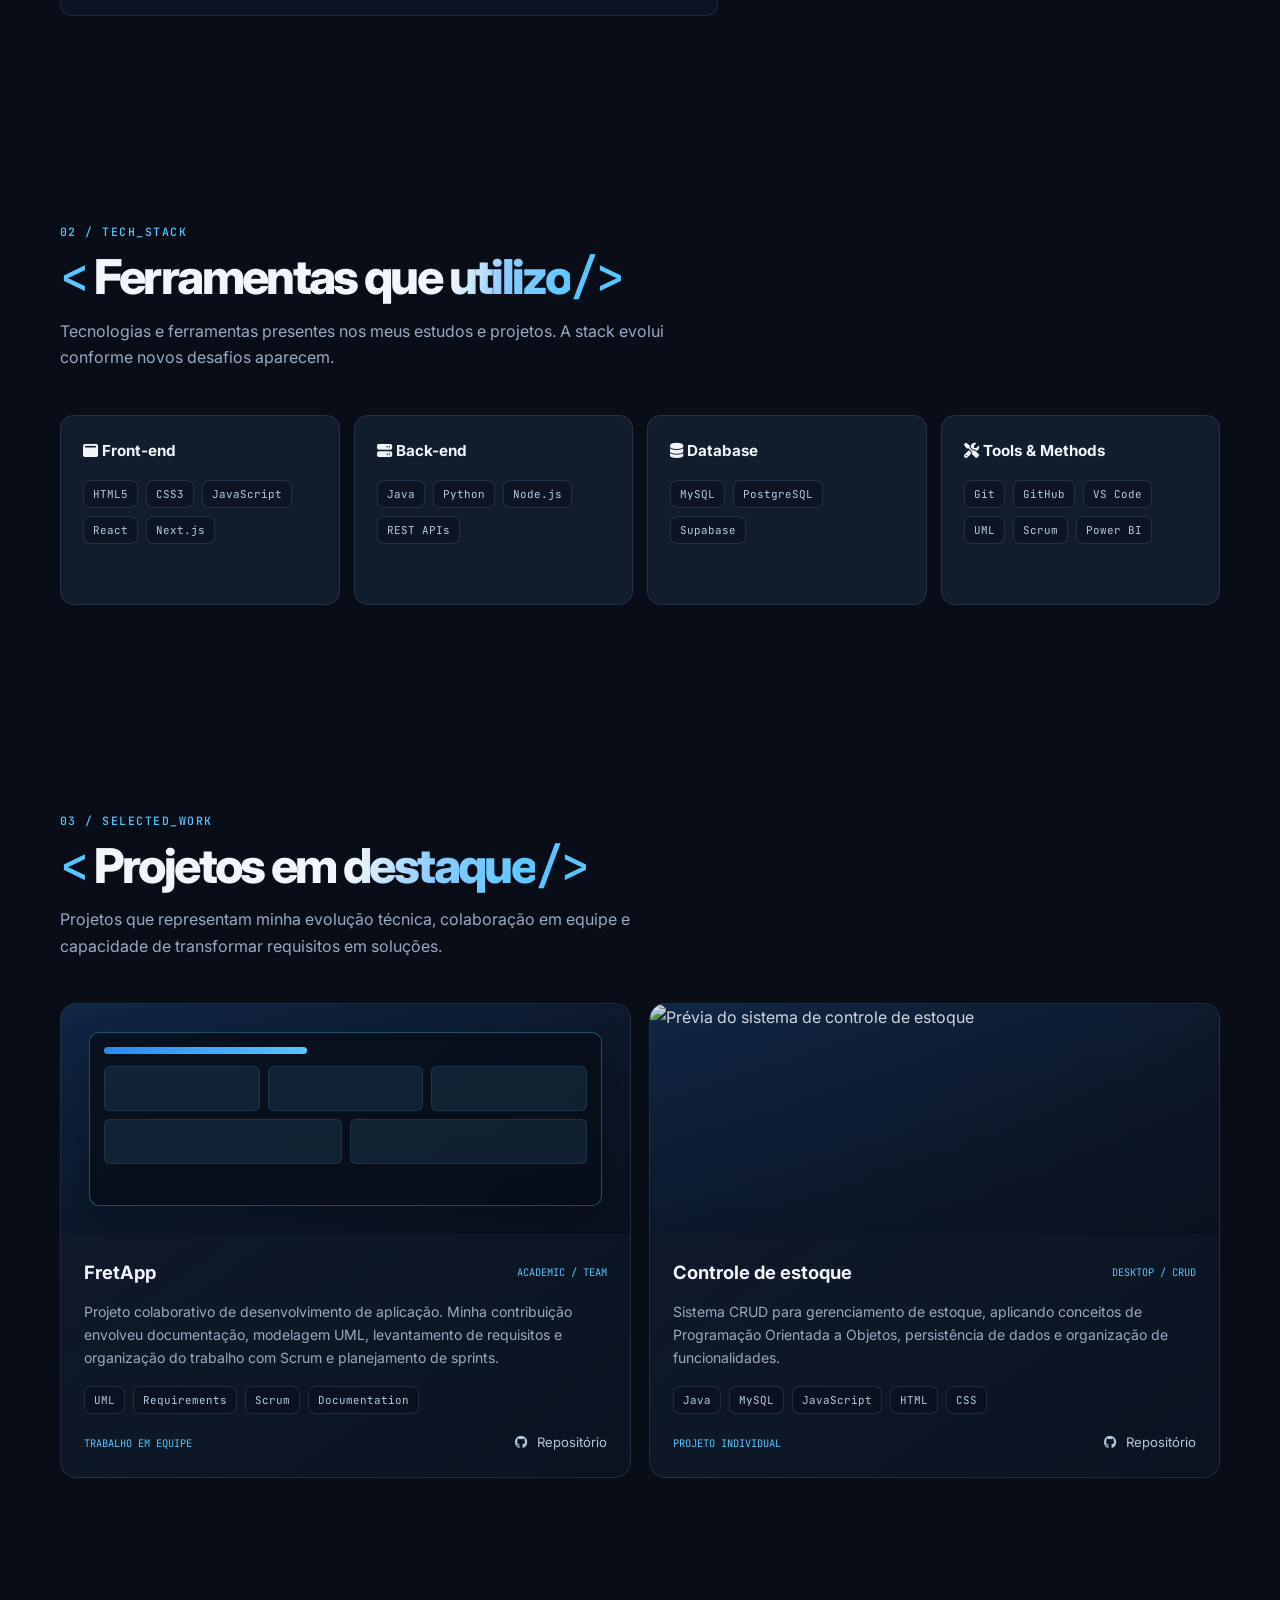
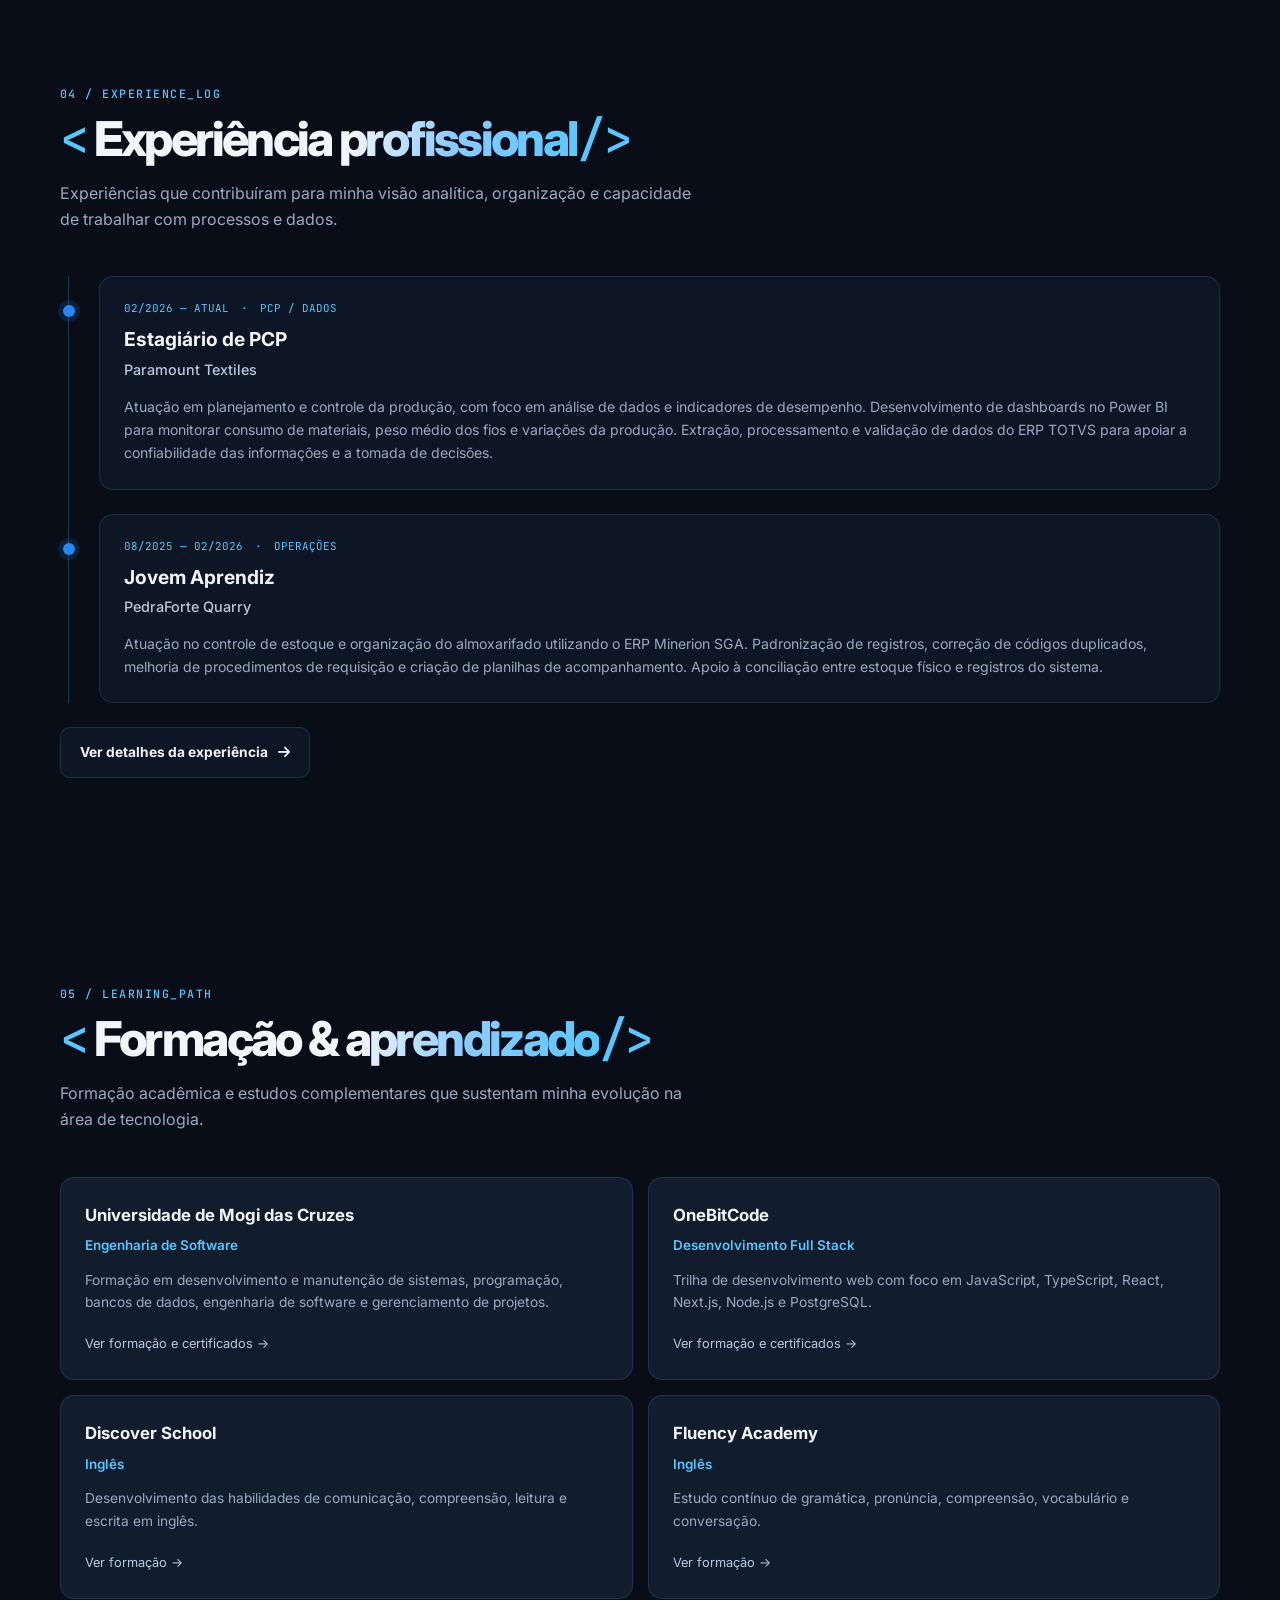
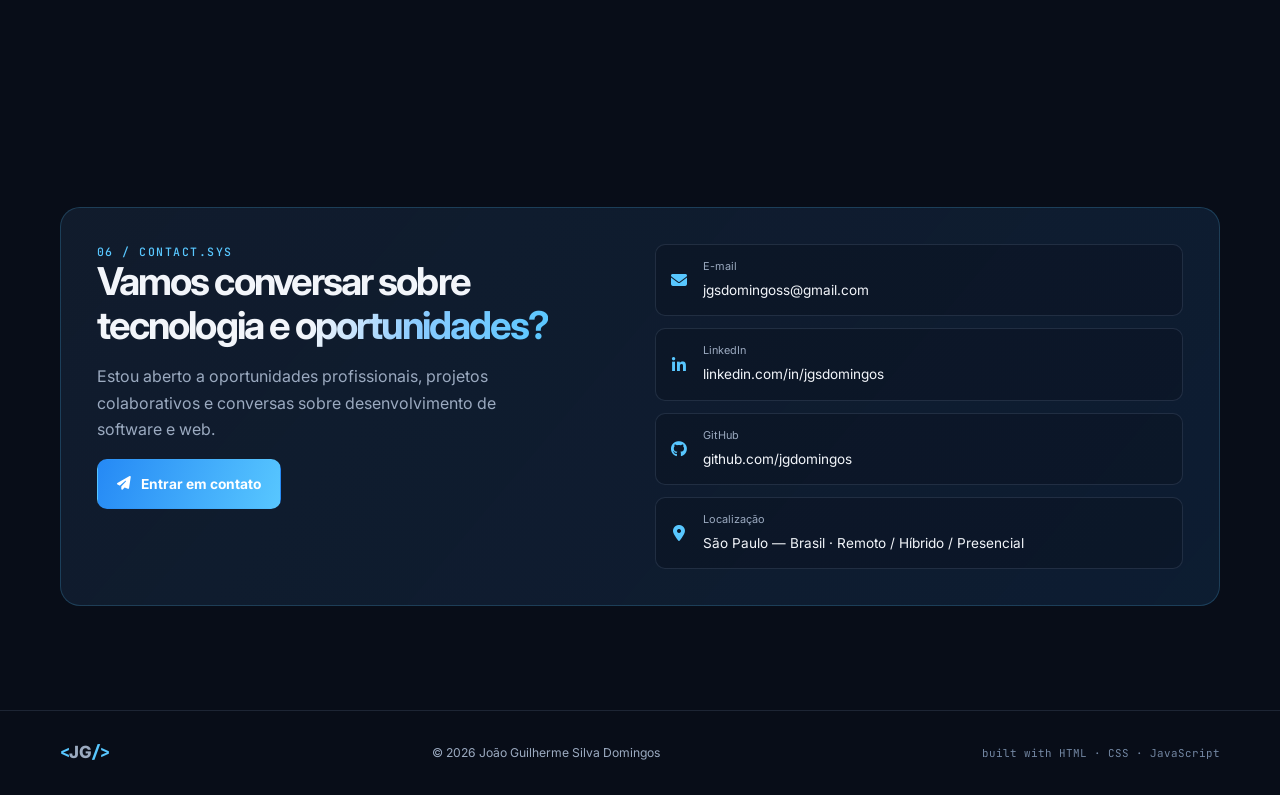
==== commit f9cec8ab: "Estutura do hero" ====
--- a/portfolio-reformulado/index.html
+++ b/portfolio-reformulado/index.html
@@ -1,90 +1,485 @@
 <!DOCTYPE html>
 <html lang="pt-BR">
-<head>
-<meta charset="UTF-8"><meta name="viewport" content="width=device-width,initial-scale=1">
-<meta name="description" content="João Guilherme — estudante de Engenharia de Software e desenvolvedor web. Conheça projetos, experiências e tecnologias.">
-<meta name="theme-color" content="#080D18"><meta name="author" content="João Guilherme Silva Domingos">
-<meta property="og:type" content="website"><meta property="og:title" content="João Guilherme | Software & Web Developer">
-<meta property="og:description" content="Projetos, experiências e soluções desenvolvidas com tecnologia.">
-<meta property="og:image" content="https://raw.githubusercontent.com/jgdomingos/portfolio/master/assets/images/Joao-og-image.png">
-<link rel="icon" href="assets/images/favicon.svg" type="image/svg+xml">
-<link rel="stylesheet" href="assets/css/variables.css"><link rel="stylesheet" href="assets/css/main.css">
-<title>João Guilherme | Desenvolvedor</title>
-</head>
-<body>
-<a class="skip-link" href="#main">Pular para o conteúdo</a>
-<header class="site-header"><nav class="nav container">
-<a class="brand" href="index.html"><span class="brackets">&lt;</span>JG<span class="brackets">/&gt;</span> <small>software.dev</small></a>
-<ul class="nav-links">
-<li><a href="#about" data-pt="Sobre" data-en="About">Sobre</a></li><li><a href="#skills" data-pt="Stack" data-en="Stack">Stack</a></li>
-<li><a href="#projects" data-pt="Projetos" data-en="Projects">Projetos</a></li><li><a href="experiences.html" data-pt="Experiência" data-en="Experience">Experiência</a></li>
-<li><a href="educations.html" data-pt="Formação" data-en="Education">Formação</a></li><li><a href="#contact" data-pt="Contato" data-en="Contact">Contato</a></li>
-</ul>
-<div class="nav-actions"><button class="lang-toggle" type="button" aria-label="Alterar idioma">PT</button><a class="icon-link" href="https://github.com/jgdomingos" target="_blank" rel="noreferrer" aria-label="GitHub"><i class="fa-brands fa-github"></i></a><a class="icon-link" href="https://www.linkedin.com/in/jgsdomingos/" target="_blank" rel="noreferrer" aria-label="LinkedIn"><i class="fa-brands fa-linkedin-in"></i></a><button class="menu-toggle" type="button" aria-label="Abrir menu" aria-expanded="false"><i class="fa-solid fa-bars"></i></button></div>
-</nav></header>
-<main id="main">
-<section class="hero container">
-<div class="hero-copy">
-<div class="availability"><span class="status-dot"></span><span data-pt="ABERTO A OPORTUNIDADES" data-en="OPEN TO OPPORTUNITIES">ABERTO A OPORTUNIDADES</span></div>
-<div class="eyebrow">HELLO_WORLD.exe</div>
-<h1><span class="line" data-pt="Olá, eu sou" data-en="Hi, I'm">Olá, eu sou</span><span class="line gradient-text">João Guilherme.</span><span class="line" data-pt="Desenvolvedor em evolução." data-en="Developer in progress.">Desenvolvedor em evolução.</span></h1>
-<p class="hero-lead" data-pt="Estudante de Engenharia de Software e desenvolvedor web. Transformo problemas em soluções digitais funcionais, com atenção à arquitetura, experiência do usuário e qualidade do código." data-en="Software Engineering student and web developer. I turn problems into functional digital solutions, with attention to architecture, user experience and code quality.">Estudante de Engenharia de Software e desenvolvedor web. Transformo problemas em soluções digitais funcionais, com atenção à arquitetura, experiência do usuário e qualidade do código.</p>
-<div class="hero-actions"><a class="btn" href="#projects"><span data-pt="Explorar projetos" data-en="Explore projects">Explorar projetos</span><i class="fa-solid fa-arrow-up-right-from-square"></i></a><a class="btn btn-outline" href="https://raw.githubusercontent.com/jgdomingos/portfolio/master/assets/docs/Joao%20Guilherme%20Silva%20Domingos.pdf" target="_blank" rel="noreferrer"><i class="fa-solid fa-file-arrow-down"></i><span data-pt="Baixar currículo" data-en="Download résumé">Baixar currículo</span></a></div>
-<div class="hero-meta"><span><i class="fa-solid fa-location-dot"></i> São Paulo, BR</span><span><i class="fa-solid fa-code"></i> Full-stack mindset</span><span><i class="fa-solid fa-globe"></i> PT / EN</span></div>
-</div>
-<div class="hero-visual"><div class="hero-glow"></div><span class="hero-index">PORTFOLIO / 2026 — 01</span>
-<div class="portrait-frame"><img src="https://raw.githubusercontent.com/jgdomingos/portfolio/master/assets/images/Joao.png" alt="Retrato de João Guilherme"></div>
-<div class="terminal-card"><div class="terminal-top"><i></i><i></i><i></i></div><div><span class="prompt">joao@portfolio:~$</span> whoami</div><strong>Software Engineering Student</strong><div><span class="prompt">joao@portfolio:~$</span> <span class="value">building_the_future</span><span class="prompt">_</span></div></div>
-</div>
-</section>
-
-<section id="about"><div class="container about-grid">
-<div class="about-copy reveal"><div class="section-head"><div class="section-kicker">01 / ABOUT_ME</div><h2 class="section-title"><span class="brackets">&lt;</span> Sobre <span class="gradient-text">mim</span> <span class="brackets">/&gt;</span></h2></div>
-<h3 data-pt="Tecnologia, curiosidade e construção contínua." data-en="Technology, curiosity and continuous building.">Tecnologia, curiosidade e construção contínua.</h3>
-<p data-pt="Sou estudante de Engenharia de Software e desenvolvedor movido pela curiosidade e pelo desejo de transformar ideias em soluções reais. Para mim, programar vai além de escrever código: é resolver problemas, explorar possibilidades e construir coisas que realmente funcionam." data-en="I'm a Software Engineering student and developer driven by curiosity and the desire to turn ideas into real solutions. To me, programming goes beyond writing code: it's about solving problems, exploring possibilities and building things that work.">Sou estudante de Engenharia de Software e desenvolvedor movido pela curiosidade e pelo desejo de transformar ideias em soluções reais. Para mim, programar vai além de escrever código: é resolver problemas, explorar possibilidades e construir coisas que realmente funcionam.</p>
-<p data-pt="Tenho buscado ampliar minha experiência por meio de projetos acadêmicos e pessoais, trabalhando com desenvolvimento web, bancos de dados, documentação, levantamento de requisitos e metodologias ágeis. Meu objetivo é crescer em equipes de tecnologia, contribuir com soluções bem estruturadas e continuar aprendendo na prática." data-en="I've been expanding my experience through academic and personal projects, working with web development, databases, documentation, requirements gathering and agile methods. My goal is to grow within technology teams, contribute to well-structured solutions and keep learning through practice.">Tenho buscado ampliar minha experiência por meio de projetos acadêmicos e pessoais, trabalhando com desenvolvimento web, bancos de dados, documentação, levantamento de requisitos e metodologias ágeis. Meu objetivo é crescer em equipes de tecnologia, contribuir com soluções bem estruturadas e continuar aprendendo na prática.</p>
-<div class="hero-actions"><a class="btn btn-outline" href="experiences.html"><span data-pt="Minha trajetória" data-en="My background">Minha trajetória</span><i class="fa-solid fa-arrow-right"></i></a></div>
-<div class="code-strip"><span class="comment">// developer.profile</span><br><span class="key">const</span> focus = [<span class="value">"Problem solving"</span>, <span class="value">"Clean code"</span>, <span class="value">"Continuous learning"</span>];</div>
-</div>
-<div class="stats-grid reveal">
-<div class="stat-card"><strong>02</strong><span>Experiências profissionais</span></div><div class="stat-card"><strong>02+</strong><span>Projetos em destaque</span></div><div class="stat-card"><strong>06</strong><span>Certificados registrados</span></div><div class="stat-card"><strong>PT/EN</strong><span>Idiomas do portfólio</span></div>
-</div></div></section>
-
-<section id="skills"><div class="container"><div class="section-head reveal"><div class="section-kicker">02 / TECH_STACK</div><h2 class="section-title"><span class="brackets">&lt;</span> Ferramentas que <span class="gradient-text">utilizo</span> <span class="brackets">/&gt;</span></h2><p class="section-description">Tecnologias e ferramentas presentes nos meus estudos e projetos. A stack evolui conforme novos desafios aparecem.</p></div>
-<div class="skills-grid">
-<article class="skill-card reveal"><h3><i class="fa-solid fa-window-maximize"></i> Front-end</h3><div class="skill-list"><span class="tag">HTML5</span><span class="tag">CSS3</span><span class="tag">JavaScript</span><span class="tag">React</span><span class="tag">Next.js</span></div></article>
-<article class="skill-card reveal"><h3><i class="fa-solid fa-server"></i> Back-end</h3><div class="skill-list"><span class="tag">Java</span><span class="tag">Python</span><span class="tag">Node.js</span><span class="tag">REST APIs</span></div></article>
-<article class="skill-card reveal"><h3><i class="fa-solid fa-database"></i> Database</h3><div class="skill-list"><span class="tag">MySQL</span><span class="tag">PostgreSQL</span><span class="tag">Supabase</span></div></article>
-<article class="skill-card reveal"><h3><i class="fa-solid fa-screwdriver-wrench"></i> Tools & Methods</h3><div class="skill-list"><span class="tag">Git</span><span class="tag">GitHub</span><span class="tag">VS Code</span><span class="tag">UML</span><span class="tag">Scrum</span><span class="tag">Power BI</span></div></article>
-</div></div></section>
-
-<section id="projects"><div class="container"><div class="section-head reveal"><div class="section-kicker">03 / SELECTED_WORK</div><h2 class="section-title"><span class="brackets">&lt;</span> Projetos em <span class="gradient-text">destaque</span> <span class="brackets">/&gt;</span></h2><p class="section-description">Projetos que representam minha evolução técnica, colaboração em equipe e capacidade de transformar requisitos em soluções.</p></div>
-<div class="projects-grid">
-<article class="project-card reveal"><div class="project-preview"><div class="preview-ui"><div class="bar"></div><div class="row"><div class="block"></div><div class="block"></div><div class="block"></div></div><div class="row"><div class="block"></div><div class="block"></div></div></div></div><div class="project-body"><div class="project-top"><h3>FretApp</h3><span class="project-type">Academic / Team</span></div><p>Projeto colaborativo de desenvolvimento de aplicação. Minha contribuição envolveu documentação, modelagem UML, levantamento de requisitos e organização do trabalho com Scrum e planejamento de sprints.</p><div class="skill-list"><span class="tag">UML</span><span class="tag">Requirements</span><span class="tag">Scrum</span><span class="tag">Documentation</span></div><div class="project-footer"><span class="project-type">Trabalho em equipe</span><div class="project-links"><a href="https://github.com/GuilhermeHCRodrigues/FretApp" target="_blank" rel="noreferrer"><i class="fa-brands fa-github"></i> Repositório</a></div></div></div></article>
-<article class="project-card reveal"><div class="project-preview"><img src="https://raw.githubusercontent.com/jgdomingos/portfolio/master/assets/images/Projects/Estoque.jpg" alt="Prévia do sistema de controle de estoque"></div><div class="project-body"><div class="project-top"><h3>Controle de estoque</h3><span class="project-type">Desktop / CRUD</span></div><p>Sistema CRUD para gerenciamento de estoque, aplicando conceitos de Programação Orientada a Objetos, persistência de dados e organização de funcionalidades.</p><div class="skill-list"><span class="tag">Java</span><span class="tag">MySQL</span><span class="tag">JavaScript</span><span class="tag">HTML</span><span class="tag">CSS</span></div><div class="project-footer"><span class="project-type">Projeto individual</span><div class="project-links"><a href="https://github.com/jgdomingos/loja-pecas-java" target="_blank" rel="noreferrer"><i class="fa-brands fa-github"></i> Repositório</a></div></div></div></article>
-</div></div></section>
-
-<section id="experience"><div class="container"><div class="section-head reveal"><div class="section-kicker">04 / EXPERIENCE_LOG</div><h2 class="section-title"><span class="brackets">&lt;</span> Experiência <span class="gradient-text">profissional</span> <span class="brackets">/&gt;</span></h2><p class="section-description">Experiências que contribuíram para minha visão analítica, organização e capacidade de trabalhar com processos e dados.</p></div>
-<div class="timeline">
-<article class="timeline-item reveal"><div class="timeline-meta"><span>02/2026 — Atual</span><span>·</span><span>PCP / Dados</span></div><h3>Estagiário de PCP</h3><h4>Paramount Textiles</h4><p>Atuação em planejamento e controle da produção, com foco em análise de dados e indicadores de desempenho. Desenvolvimento de dashboards no Power BI para monitorar consumo de materiais, peso médio dos fios e variações da produção. Extração, processamento e validação de dados do ERP TOTVS para apoiar a confiabilidade das informações e a tomada de decisões.</p></article>
-<article class="timeline-item reveal"><div class="timeline-meta"><span>08/2025 — 02/2026</span><span>·</span><span>Operações</span></div><h3>Jovem Aprendiz</h3><h4>PedraForte Quarry</h4><p>Atuação no controle de estoque e organização do almoxarifado utilizando o ERP Minerion SGA. Padronização de registros, correção de códigos duplicados, melhoria de procedimentos de requisição e criação de planilhas de acompanhamento. Apoio à conciliação entre estoque físico e registros do sistema.</p></article>
-</div><div style="margin-top:24px"><a class="btn btn-outline" href="experiences.html">Ver detalhes da experiência <i class="fa-solid fa-arrow-right"></i></a></div></div></section>
-
-<section id="education"><div class="container"><div class="section-head reveal"><div class="section-kicker">05 / LEARNING_PATH</div><h2 class="section-title"><span class="brackets">&lt;</span> Formação & <span class="gradient-text">aprendizado</span> <span class="brackets">/&gt;</span></h2><p class="section-description">Formação acadêmica e estudos complementares que sustentam minha evolução na área de tecnologia.</p></div>
-<div class="education-grid">
-<article class="education-card reveal"><h3>Universidade de Mogi das Cruzes</h3><h4>Engenharia de Software</h4><p>Formação em desenvolvimento e manutenção de sistemas, programação, bancos de dados, engenharia de software e gerenciamento de projetos.</p><a href="educations.html#umc">Ver formação e certificados →</a></article>
-<article class="education-card reveal"><h3>OneBitCode</h3><h4>Desenvolvimento Full Stack</h4><p>Trilha de desenvolvimento web com foco em JavaScript, TypeScript, React, Next.js, Node.js e PostgreSQL.</p><a href="educations.html#onebitcode">Ver formação e certificados →</a></article>
-<article class="education-card reveal"><h3>Discover School</h3><h4>Inglês</h4><p>Desenvolvimento das habilidades de comunicação, compreensão, leitura e escrita em inglês.</p><a href="educations.html#discover">Ver formação →</a></article>
-<article class="education-card reveal"><h3>Fluency Academy</h3><h4>Inglês</h4><p>Estudo contínuo de gramática, pronúncia, compreensão, vocabulário e conversação.</p><a href="educations.html#fluency">Ver formação →</a></article>
-</div></div></section>
-
-<section id="contact"><div class="container"><div class="contact-panel reveal"><div><div class="section-kicker">06 / CONTACT.SYS</div><h3>Vamos conversar sobre tecnologia e <span class="gradient-text">oportunidades?</span></h3><p>Estou aberto a oportunidades profissionais, projetos colaborativos e conversas sobre desenvolvimento de software e web.</p><a class="btn" href="mailto:jgsdomingoss@gmail.com"><i class="fa-solid fa-paper-plane"></i> Entrar em contato</a></div><div class="contact-list">
-<div class="contact-item"><i class="fa-solid fa-envelope"></i><div><small>E-mail</small><a href="mailto:jgsdomingoss@gmail.com">jgsdomingoss@gmail.com</a></div></div>
-<div class="contact-item"><i class="fa-brands fa-linkedin-in"></i><div><small>LinkedIn</small><a href="https://www.linkedin.com/in/jgsdomingos/" target="_blank" rel="noreferrer">linkedin.com/in/jgsdomingos</a></div></div>
-<div class="contact-item"><i class="fa-brands fa-github"></i><div><small>GitHub</small><a href="https://github.com/jgdomingos" target="_blank" rel="noreferrer">github.com/jgdomingos</a></div></div>
-<div class="contact-item"><i class="fa-solid fa-location-dot"></i><div><small>Localização</small><a>São Paulo — Brasil · Remoto / Híbrido / Presencial</a></div></div>
-</div></div></div></section>
-</main>
-<footer class="site-footer"><div class="container footer-inner"><a class="brand" href="index.html"><span class="brackets">&lt;</span>JG<span class="brackets">/&gt;</span></a><span>© <span data-year></span> João Guilherme Silva Domingos</span><span class="footer-code">built with HTML · CSS · JavaScript</span></div></footer>
-<script src="assets/js/main.js"></script>
-</body></html>
+    <head>
+        <meta charset="UTF-8">
+        <meta name="viewport" content="width=device-width,initial-scale=1">
+        <meta name="description" content="João Guilherme — estudante de Engenharia de Software e desenvolvedor web. Conheça projetos, experiências e tecnologias.">
+        <meta name="theme-color" content="#080D18">
+        <meta name="author" content="João Guilherme Silva Domingos">
+        <meta property="og:type" content="website">
+        <meta property="og:title" content="João Guilherme | Software & Web Developer">
+        <meta property="og:description" content="Projetos, experiências e soluções desenvolvidas com tecnologia.">
+        <meta property="og:image" content="https://raw.githubusercontent.com/jgdomingos/portfolio/master/assets/images/Joao-og-image.png">
+
+        <link rel="icon" href="assets/images/favicon.svg" type="image/svg+xml">
+        <link rel="stylesheet" href="assets/css/variables.css">
+        <link rel="stylesheet" href="assets/css/main.css">
+
+        <title>João Guilherme | Desenvolvedor</title>
+    </head>
+
+    <body>
+        <a class="skip-link" href="#main">Pular para o conteúdo</a>
+
+        <header class="site-header">
+
+            <nav class="nav container">
+                <a class="brand" href="index.html">
+                    <span class="brackets">&lt;</span>JG<span class="brackets">/&gt;</span><small>software.dev</small>
+                </a>
+                <ul class="nav-links">
+                    <li><a href="#about" data-pt="Sobre" data-en="About">Sobre</a></li>
+                    <li><a href="#skills" data-pt="Stack" data-en="Stack">Stack</a></li>
+                    <li><a href="#projects" data-pt="Projetos" data-en="Projects">Projetos</a></li>
+                    <li><a href="experiences.html" data-pt="Experiência" data-en="Experience">Experiência</a></li>
+                    <li><a href="educations.html" data-pt="Formação" data-en="Education">Formação</a></li>
+                    <li><a href="#contact" data-pt="Contato" data-en="Contact">Contato</a></li>
+                </ul>
+
+                <div class="nav-actions">
+                    <button class="lang-toggle" type="button" aria-label="Alterar idioma">PT</button>
+                    <a class="icon-link" href="https://github.com/jgdomingos" target="_blank" rel="noreferrer" aria-label="GitHub">
+                        <i class="fa-brands fa-github"></i>
+                    </a>
+                    <a class="icon-link" href="https://www.linkedin.com/in/jgsdomingos/" target="_blank" rel="noreferrer" aria-label="LinkedIn">
+                        <i class="fa-brands fa-linkedin-in"></i>
+                    </a>
+                    <button class="menu-toggle" type="button" aria-label="Abrir menu" aria-expanded="false"><i class="fa-solid fa-bars"></i></button>
+                </div>
+
+            </nav>
+
+        </header>
+
+        <main id="main">
+
+            <section class="hero container">
+                <div class="hero-copy">
+                    <div class="availability">
+                        <span class="status-dot"></span><span data-pt="ABERTO A OPORTUNIDADES" data-en="OPEN TO OPPORTUNITIES">ABERTO A OPORTUNIDADES</span>
+                    </div>
+                    <div class="eyebrow">
+                        HELLO_WORLD.exe
+                    </div>
+                    <h1>
+                        <span class="line" data-pt="Olá, eu sou" data-en="Hi, I'm">Olá, eu sou</span><span class="line gradient-text">João Guilherme.</span><span class="line" data-pt="Desenvolvedor em evolução." data-en="Developer in progress.">Desenvolvedor em evolução.</span>
+                    </h1>
+                    <p class="hero-lead" data-pt="Estudante de Engenharia de Software e desenvolvedor web. Transformo problemas em soluções digitais funcionais, com atenção à arquitetura, experiência do usuário e qualidade do código." data-en="Software Engineering student and web developer. I turn problems into functional digital solutions, with attention to architecture, user experience and code quality.">
+                        Estudante de Engenharia de Software e desenvolvedor web. Transformo problemas em soluções digitais funcionais, com atenção à arquitetura, experiência do usuário e qualidade do código.
+                    </p>
+                    <div class="hero-actions">
+                        <a class="btn" href="#projects">
+                            <span data-pt="Explorar projetos" data-en="Explore projects">Explorar projetos</span><i class="fa-solid fa-arrow-up-right-from-square"></i>
+                        </a>
+                        <a class="btn btn-outline" href="https://raw.githubusercontent.com/jgdomingos/portfolio/master/assets/docs/Joao%20Guilherme%20Silva%20Domingos.pdf" target="_blank" rel="noreferrer">
+                            <i class="fa-solid fa-file-arrow-down"></i><span data-pt="Baixar currículo" data-en="Download résumé">Baixar currículo</span>
+                        </a>
+                    </div>
+                    <div class="hero-meta">
+                        <span><i class="fa-solid fa-location-dot"></i> São Paulo, BR</span>
+                        <span><i class="fa-solid fa-code"></i> Full-stack mindset</span>
+                        <span><i class="fa-solid fa-globe"></i> PT / EN</span>
+                    </div>
+                </div>
+
+                <div class="hero-visual">
+                    <div class="hero-glow"></div>
+                    <span class="hero-index">PORTFOLIO / 2026 — 01</span>
+                    
+                    <div class="portrait-frame">
+                        <img src="https://raw.githubusercontent.com/jgdomingos/portfolio/master/assets/images/Joao.png" alt="Retrato de João Guilherme">
+                    </div>
+
+                    <div class="terminal-card">
+                        <div class="terminal-top">
+                            <i></i><i></i><i></i>
+                        </div>
+                        <div>
+                            <span class="prompt">joao@portfolio:~$</span> whoami
+                        </div>
+                        <strong>Software Engineering Student</strong>
+                        <div>
+                            <span class="prompt">joao@portfolio:~$</span><span class="value">building_the_future</span><span class="prompt">_</span>
+                        </div>
+                    </div>
+
+                </div>
+
+            </section>
+
+            <section id="about">
+                <div class="container about-grid">
+                    <div class="about-copy reveal">
+                        <div class="section-head">
+                            <div class="section-kicker">
+                                01 / ABOUT_ME
+                            </div>
+                            <h2 class="section-title">
+                                <span class="brackets">&lt;</span> Sobre <span class="gradient-text">mim</span><span class="brackets">/&gt;</span>
+                            </h2>
+                        </div>
+                        <h3 data-pt="Tecnologia, curiosidade e construção contínua." data-en="Technology, curiosity and continuous building.">
+                            Tecnologia, curiosidade e construção contínua.
+                        </h3>
+                        <p data-pt="Sou estudante de Engenharia de Software e desenvolvedor movido pela curiosidade e pelo desejo de transformar ideias em soluções reais. Para mim, programar vai além de escrever código: é resolver problemas, explorar possibilidades e construir coisas que realmente funcionam." data-en="I'm a Software Engineering student and developer driven by curiosity and the desire to turn ideas into real solutions. To me, programming goes beyond writing code: it's about solving problems, exploring possibilities and building things that work.">
+                            Sou estudante de Engenharia de Software e desenvolvedor movido pela curiosidade e pelo desejo de transformar ideias em soluções reais. Para mim, programar vai além de escrever código: é resolver problemas, explorar possibilidades e construir coisas que realmente funcionam.
+                        </p>
+                        <p data-pt="Tenho buscado ampliar minha experiência por meio de projetos acadêmicos e pessoais, trabalhando com desenvolvimento web, bancos de dados, documentação, levantamento de requisitos e metodologias ágeis. Meu objetivo é crescer em equipes de tecnologia, contribuir com soluções bem estruturadas e continuar aprendendo na prática." data-en="I've been expanding my experience through academic and personal projects, working with web development, databases, documentation, requirements gathering and agile methods. My goal is to grow within technology teams, contribute to well-structured solutions and keep learning through practice.">
+                            Tenho buscado ampliar minha experiência por meio de projetos acadêmicos e pessoais, trabalhando com desenvolvimento web, bancos de dados, documentação, levantamento de requisitos e metodologias ágeis. Meu objetivo é crescer em equipes de tecnologia, contribuir com soluções bem estruturadas e continuar aprendendo na prática.
+                        </p>
+                        <div class="hero-actions">
+                            <a class="btn btn-outline" href="experiences.html">
+                                <span data-pt="Minha trajetória" data-en="My background">Minha trajetória</span><i class="fa-solid fa-arrow-right"></i>
+                            </a>
+                        </div>
+                        <div class="code-strip">
+                            <span class="comment">// developer.profile</span><br><span class="key">const</span> focus = [<span class="value">"Problem solving"</span>, <span class="value">"Clean code"</span>, <span class="value">"Continuous learning"</span>];
+                        </div>
+                    </div>
+                    <div class="stats-grid reveal">
+                        <div class="stat-card">
+                            <strong>02</strong><span>Experiências profissionais</span>
+                        </div>
+                        <div class="stat-card">
+                            <strong>02+</strong><span>Projetos em destaque</span>
+                        </div>
+                        <div class="stat-card">
+                            <strong>06</strong><span>Certificados registrados</span>
+                        </div>
+                        <div class="stat-card">
+                            <strong>PT/EN</strong><span>Idiomas do portfólio</span>
+                        </div>
+                    </div>
+                </div>
+            </section>
+            <section id="skills">
+                <div class="container">
+                    <div class="section-head reveal">
+                        <div class="section-kicker">
+                            02 / TECH_STACK
+                        </div>
+                        <h2 class="section-title">
+                            <span class="brackets">&lt;</span> Ferramentas que <span class="gradient-text">utilizo</span><span class="brackets">/&gt;</span>
+                        </h2>
+                        <p class="section-description">
+                            Tecnologias e ferramentas presentes nos meus estudos e projetos. A stack evolui conforme novos desafios aparecem.
+                        </p>
+                    </div>
+                    <div class="skills-grid">
+                        <article class="skill-card reveal">
+                            <h3>
+                                <i class="fa-solid fa-window-maximize"></i> Front-end
+                            </h3>
+                            <div class="skill-list">
+                                <span class="tag">HTML5</span><span class="tag">CSS3</span><span class="tag">JavaScript</span><span class="tag">React</span><span class="tag">Next.js</span>
+                            </div>
+                        </article>
+                        <article class="skill-card reveal">
+                            <h3>
+                                <i class="fa-solid fa-server"></i> Back-end
+                            </h3>
+                            <div class="skill-list">
+                                <span class="tag">Java</span><span class="tag">Python</span><span class="tag">Node.js</span><span class="tag">REST APIs</span>
+                            </div>
+                        </article>
+                        <article class="skill-card reveal">
+                            <h3>
+                                <i class="fa-solid fa-database"></i> Database
+                            </h3>
+                            <div class="skill-list">
+                                <span class="tag">MySQL</span><span class="tag">PostgreSQL</span><span class="tag">Supabase</span>
+                            </div>
+                        </article>
+                        <article class="skill-card reveal">
+                            <h3>
+                                <i class="fa-solid fa-screwdriver-wrench"></i> Tools & Methods
+                            </h3>
+                            <div class="skill-list">
+                                <span class="tag">Git</span><span class="tag">GitHub</span><span class="tag">VS Code</span><span class="tag">UML</span><span class="tag">Scrum</span><span class="tag">Power BI</span>
+                            </div>
+                        </article>
+                    </div>
+                </div>
+            </section>
+            <section id="projects">
+                <div class="container">
+                    <div class="section-head reveal">
+                        <div class="section-kicker">
+                            03 / SELECTED_WORK
+                        </div>
+                        <h2 class="section-title">
+                            <span class="brackets">&lt;</span> Projetos em <span class="gradient-text">destaque</span><span class="brackets">/&gt;</span>
+                        </h2>
+                        <p class="section-description">
+                            Projetos que representam minha evolução técnica, colaboração em equipe e capacidade de transformar requisitos em soluções.
+                        </p>
+                    </div>
+                    <div class="projects-grid">
+                        <article class="project-card reveal">
+                            <div class="project-preview">
+                                <div class="preview-ui">
+                                    <div class="bar">
+                                    </div>
+                                    <div class="row">
+                                        <div class="block">
+                                        </div>
+                                        <div class="block">
+                                        </div>
+                                        <div class="block">
+                                        </div>
+                                    </div>
+                                    <div class="row">
+                                        <div class="block">
+                                        </div>
+                                        <div class="block">
+                                        </div>
+                                    </div>
+                                </div>
+                            </div>
+                            <div class="project-body">
+                                <div class="project-top">
+                                    <h3>
+                                        FretApp
+                                    </h3>
+                                    <span class="project-type">Academic / Team</span>
+                                </div>
+                                <p>
+                                    Projeto colaborativo de desenvolvimento de aplicação. Minha contribuição envolveu documentação, modelagem UML, levantamento de requisitos e organização do trabalho com Scrum e planejamento de sprints.
+                                </p>
+                                <div class="skill-list">
+                                    <span class="tag">UML</span><span class="tag">Requirements</span><span class="tag">Scrum</span><span class="tag">Documentation</span>
+                                </div>
+                                <div class="project-footer">
+                                    <span class="project-type">Trabalho em equipe</span>
+                                    <div class="project-links">
+                                        <a href="https://github.com/GuilhermeHCRodrigues/FretApp" target="_blank" rel="noreferrer">
+                                            <i class="fa-brands fa-github"></i> Repositório
+                                        </a>
+                                    </div>
+                                </div>
+                            </div>
+                        </article>
+                        <article class="project-card reveal">
+                            <div class="project-preview">
+                                <img src="https://raw.githubusercontent.com/jgdomingos/portfolio/master/assets/images/Projects/Estoque.jpg" alt="Prévia do sistema de controle de estoque">
+                            </div>
+                            <div class="project-body">
+                                <div class="project-top">
+                                    <h3>
+                                        Controle de estoque
+                                    </h3>
+                                    <span class="project-type">Desktop / CRUD</span>
+                                </div>
+                                <p>
+                                    Sistema CRUD para gerenciamento de estoque, aplicando conceitos de Programação Orientada a Objetos, persistência de dados e organização de funcionalidades.
+                                </p>
+                                <div class="skill-list">
+                                    <span class="tag">Java</span><span class="tag">MySQL</span><span class="tag">JavaScript</span><span class="tag">HTML</span><span class="tag">CSS</span>
+                                </div>
+                                <div class="project-footer">
+                                    <span class="project-type">Projeto individual</span>
+                                    <div class="project-links">
+                                        <a href="https://github.com/jgdomingos/loja-pecas-java" target="_blank" rel="noreferrer">
+                                            <i class="fa-brands fa-github"></i> Repositório
+                                        </a>
+                                    </div>
+                                </div>
+                            </div>
+                        </article>
+                    </div>
+                </div>
+            </section>
+            <section id="experience">
+                <div class="container">
+                    <div class="section-head reveal">
+                        <div class="section-kicker">
+                            04 / EXPERIENCE_LOG
+                        </div>
+                        <h2 class="section-title">
+                            <span class="brackets">&lt;</span> Experiência <span class="gradient-text">profissional</span><span class="brackets">/&gt;</span>
+                        </h2>
+                        <p class="section-description">
+                            Experiências que contribuíram para minha visão analítica, organização e capacidade de trabalhar com processos e dados.
+                        </p>
+                    </div>
+                    <div class="timeline">
+                        <article class="timeline-item reveal">
+                            <div class="timeline-meta">
+                                <span>02/2026 — Atual</span><span>·</span><span>PCP / Dados</span>
+                            </div>
+                            <h3>
+                                Estagiário de PCP
+                            </h3>
+                            <h4>
+                                Paramount Textiles
+                            </h4>
+                            <p>
+                                Atuação em planejamento e controle da produção, com foco em análise de dados e indicadores de desempenho. Desenvolvimento de dashboards no Power BI para monitorar consumo de materiais, peso médio dos fios e variações da produção. Extração, processamento e validação de dados do ERP TOTVS para apoiar a confiabilidade das informações e a tomada de decisões.
+                            </p>
+                        </article>
+                        <article class="timeline-item reveal">
+                            <div class="timeline-meta">
+                                <span>08/2025 — 02/2026</span><span>·</span><span>Operações</span>
+                            </div>
+                            <h3>
+                                Jovem Aprendiz
+                            </h3>
+                            <h4>
+                                PedraForte Quarry
+                            </h4>
+                            <p>
+                                Atuação no controle de estoque e organização do almoxarifado utilizando o ERP Minerion SGA. Padronização de registros, correção de códigos duplicados, melhoria de procedimentos de requisição e criação de planilhas de acompanhamento. Apoio à conciliação entre estoque físico e registros do sistema.
+                            </p>
+                        </article>
+                    </div>
+                    <div style="margin-top:24px">
+                        <a class="btn btn-outline" href="experiences.html">
+                            Ver detalhes da experiência <i class="fa-solid fa-arrow-right"></i>
+                        </a>
+                    </div>
+                </div>
+            </section>
+            <section id="education">
+                <div class="container">
+                    <div class="section-head reveal">
+                        <div class="section-kicker">
+                            05 / LEARNING_PATH
+                        </div>
+                        <h2 class="section-title">
+                            <span class="brackets">&lt;</span> Formação & <span class="gradient-text">aprendizado</span><span class="brackets">/&gt;</span>
+                        </h2>
+                        <p class="section-description">
+                            Formação acadêmica e estudos complementares que sustentam minha evolução na área de tecnologia.
+                        </p>
+                    </div>
+                    <div class="education-grid">
+                        <article class="education-card reveal">
+                            <h3>
+                                Universidade de Mogi das Cruzes
+                            </h3>
+                            <h4>
+                                Engenharia de Software
+                            </h4>
+                            <p>
+                                Formação em desenvolvimento e manutenção de sistemas, programação, bancos de dados, engenharia de software e gerenciamento de projetos.
+                            </p>
+                            <a href="educations.html#umc">
+                                Ver formação e certificados →
+                            </a>
+                        </article>
+                        <article class="education-card reveal">
+                            <h3>
+                                OneBitCode
+                            </h3>
+                            <h4>
+                                Desenvolvimento Full Stack
+                            </h4>
+                            <p>
+                                Trilha de desenvolvimento web com foco em JavaScript, TypeScript, React, Next.js, Node.js e PostgreSQL.
+                            </p>
+                            <a href="educations.html#onebitcode">
+                                Ver formação e certificados →
+                            </a>
+                        </article>
+                        <article class="education-card reveal">
+                            <h3>
+                                Discover School
+                            </h3>
+                            <h4>
+                                Inglês
+                            </h4>
+                            <p>
+                                Desenvolvimento das habilidades de comunicação, compreensão, leitura e escrita em inglês.
+                            </p>
+                            <a href="educations.html#discover">
+                                Ver formação →
+                            </a>
+                        </article>
+                        <article class="education-card reveal">
+                            <h3>
+                                Fluency Academy
+                            </h3>
+                            <h4>
+                                Inglês
+                            </h4>
+                            <p>
+                                Estudo contínuo de gramática, pronúncia, compreensão, vocabulário e conversação.
+                            </p>
+                            <a href="educations.html#fluency">
+                                Ver formação →
+                            </a>
+                        </article>
+                    </div>
+                </div>
+            </section>
+            <section id="contact">
+                <div class="container">
+                    <div class="contact-panel reveal">
+                        <div>
+                            <div class="section-kicker">
+                                06 / CONTACT.SYS
+                            </div>
+                            <h3>
+                                Vamos conversar sobre tecnologia e <span class="gradient-text">oportunidades?</span>
+                            </h3>
+                            <p>
+                                Estou aberto a oportunidades profissionais, projetos colaborativos e conversas sobre desenvolvimento de software e web.
+                            </p>
+                            <a class="btn" href="mailto:jgsdomingoss@gmail.com">
+                                <i class="fa-solid fa-paper-plane"></i> Entrar em contato
+                            </a>
+                        </div>
+                        <div class="contact-list">
+                            <div class="contact-item">
+                                <i class="fa-solid fa-envelope"></i>
+                                <div>
+                                    <small>E-mail</small>
+                                    <a href="mailto:jgsdomingoss@gmail.com">
+                                        jgsdomingoss@gmail.com
+                                    </a>
+                                </div>
+                            </div>
+                            <div class="contact-item">
+                                <i class="fa-brands fa-linkedin-in"></i>
+                                <div>
+                                    <small>LinkedIn</small>
+                                    <a href="https://www.linkedin.com/in/jgsdomingos/" target="_blank" rel="noreferrer">
+                                        linkedin.com/in/jgsdomingos
+                                    </a>
+                                </div>
+                            </div>
+                            <div class="contact-item">
+                                <i class="fa-brands fa-github"></i>
+                                <div>
+                                    <small>GitHub</small>
+                                    <a href="https://github.com/jgdomingos" target="_blank" rel="noreferrer">
+                                        github.com/jgdomingos
+                                    </a>
+                                </div>
+                            </div>
+                            <div class="contact-item">
+                                <i class="fa-solid fa-location-dot"></i>
+                                <div>
+                                    <small>Localização</small>
+                                    <a>
+                                        São Paulo — Brasil · Remoto / Híbrido / Presencial
+                                    </a>
+                                </div>
+                            </div>
+                        </div>
+                    </div>
+                </div>
+            </section>
+        </main>
+        <footer class="site-footer">
+            <div class="container footer-inner">
+                <a class="brand" href="index.html">
+                    <span class="brackets">&lt;</span>JG<span class="brackets">/&gt;</span>
+                </a>
+                <span>© <span data-year></span> João Guilherme Silva Domingos</span><span class="footer-code">built with HTML · CSS · JavaScript</span>
+            </div>
+        </footer>
+        <script src="assets/js/main.js">
+        </script>
+    </body>
+</html>
